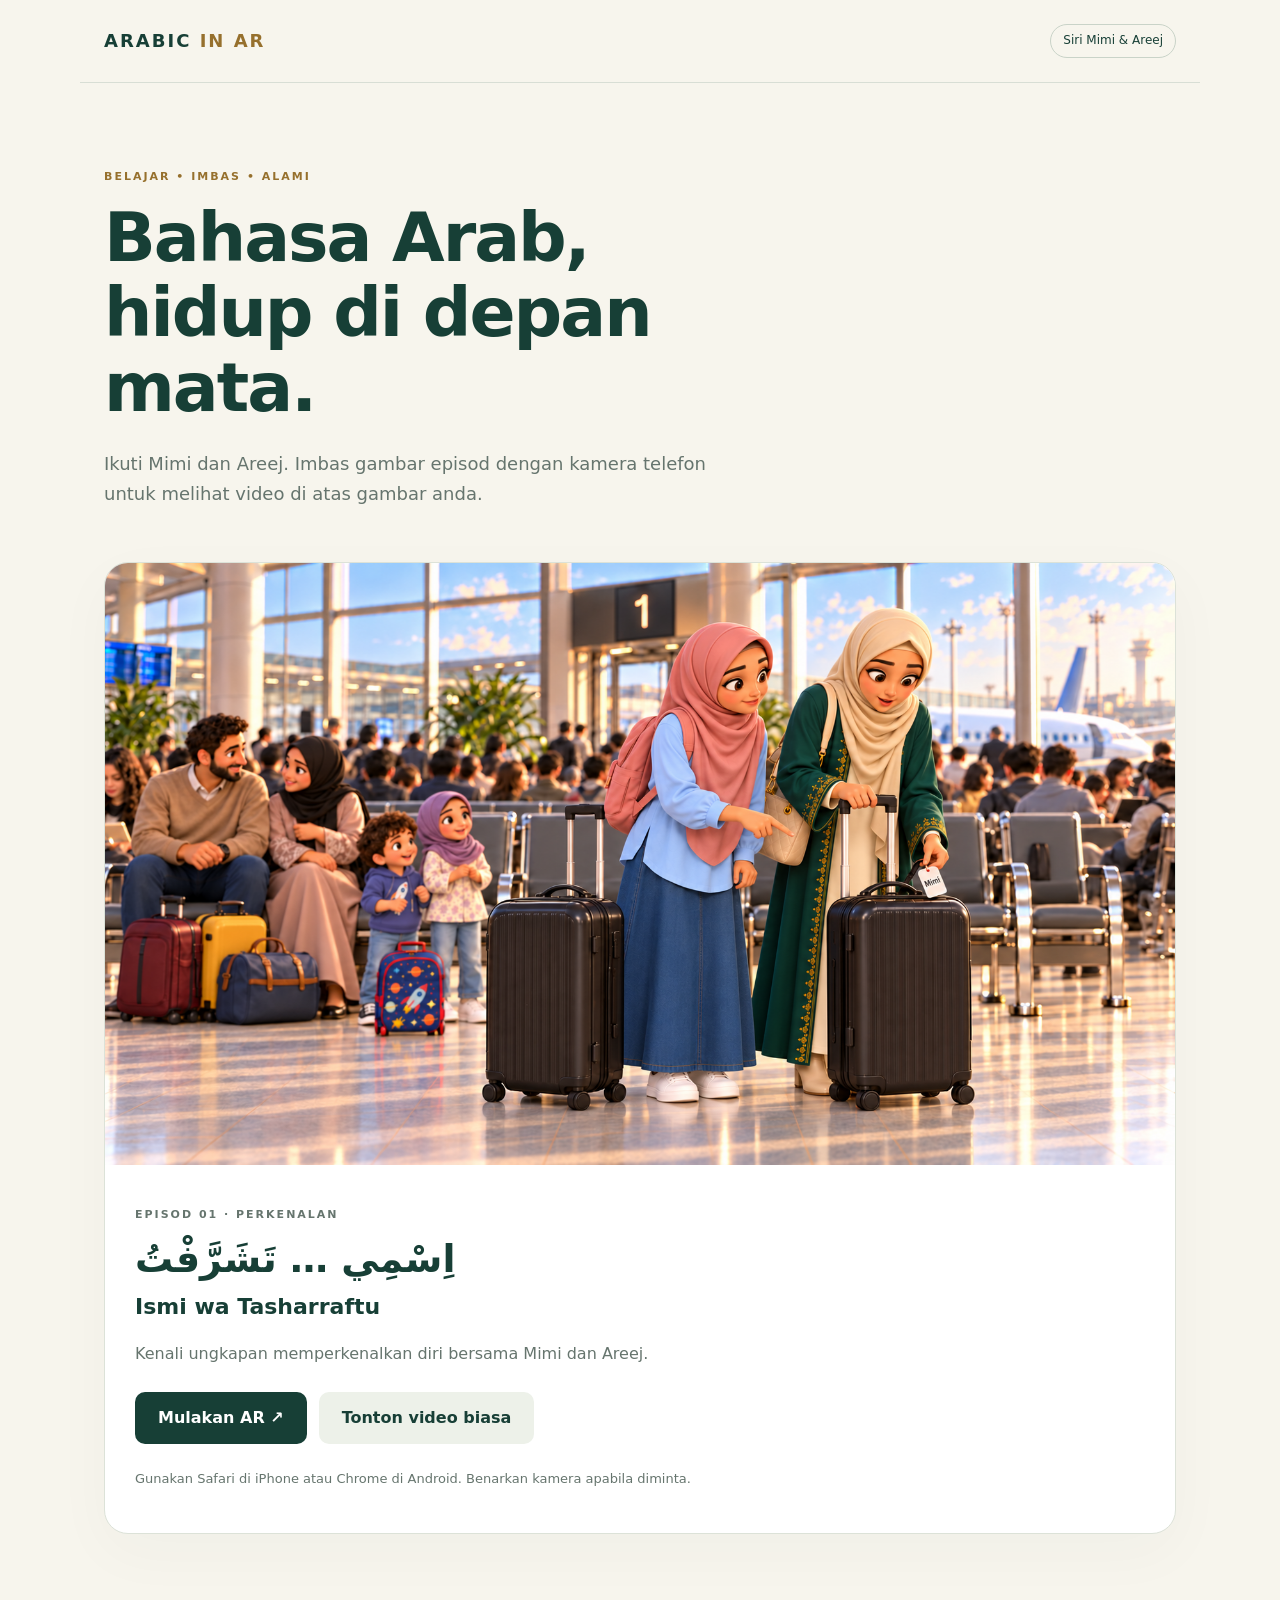
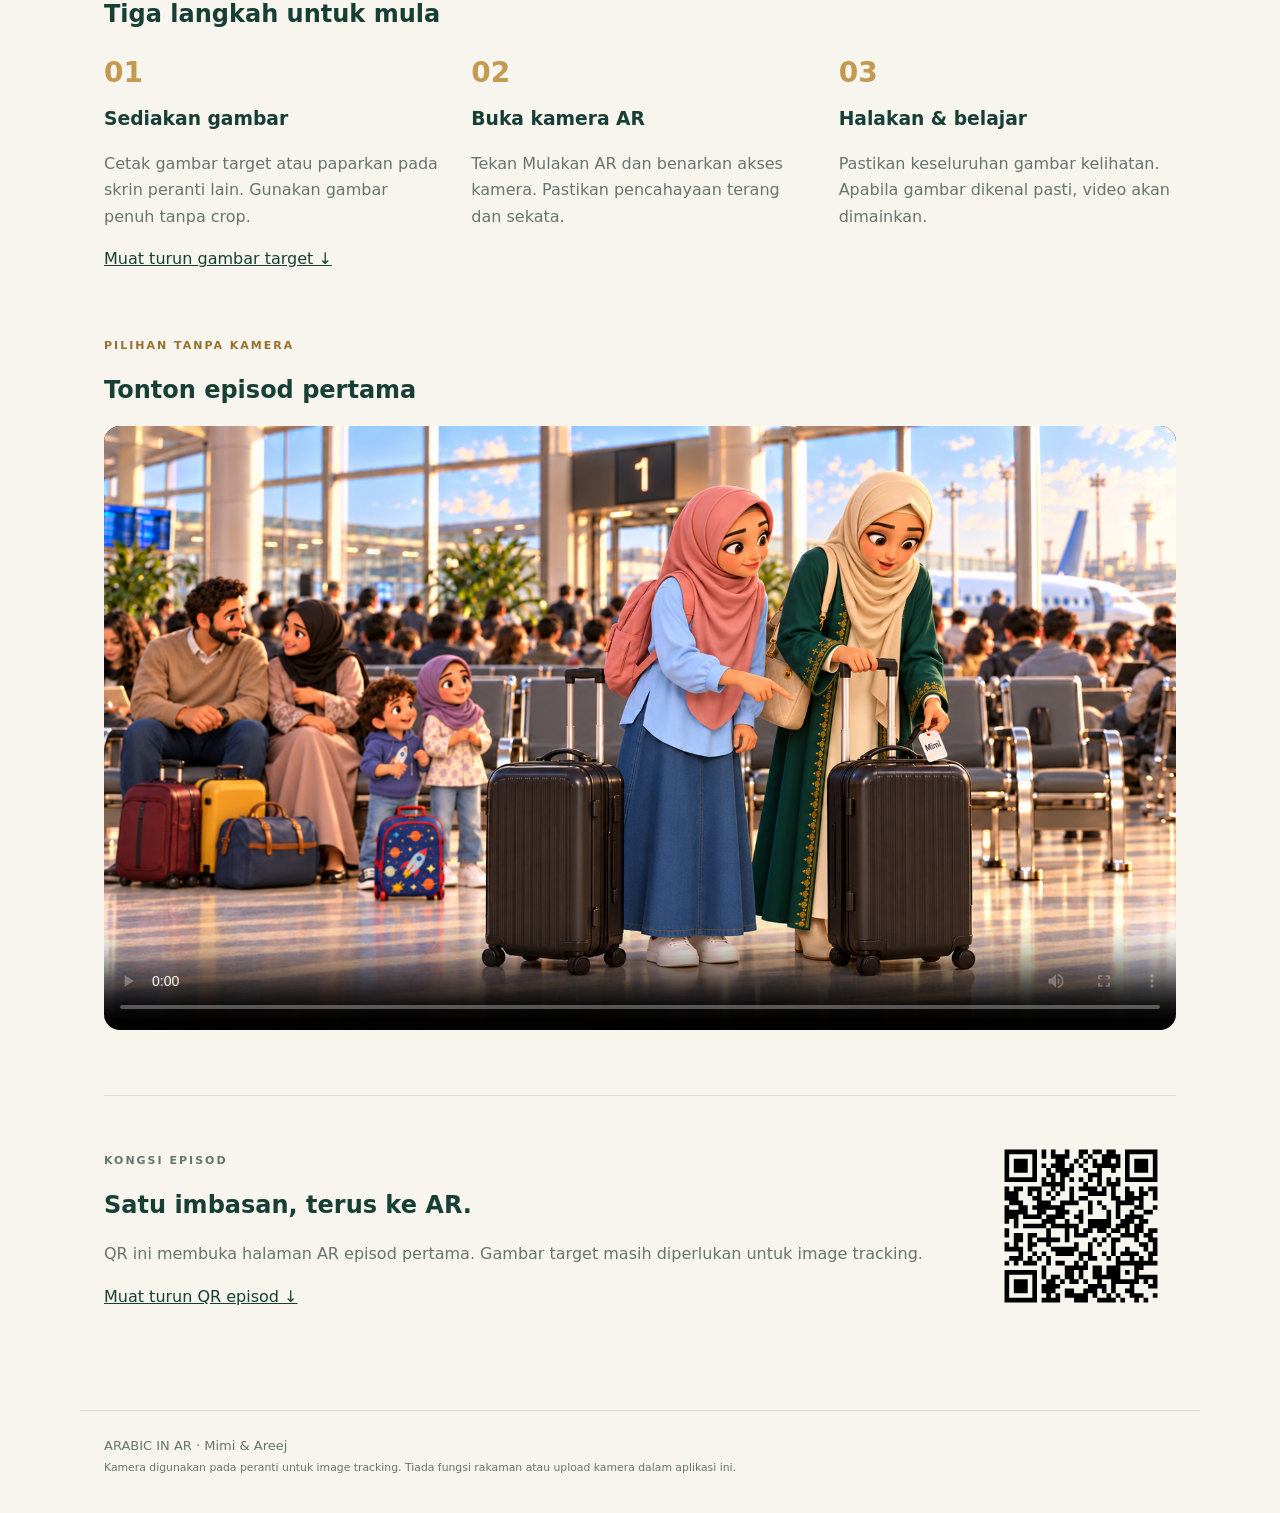
==== index.html @ e4ed2e18 "Build Arabic in AR episode one with image tracking, video fallback and QR" ====
<!doctype html><html lang="ms"><head><meta charset="utf-8"><meta name="viewport" content="width=device-width,initial-scale=1"><meta name="theme-color" content="#153e36"><title>Arabic in AR — Mimi & Areej</title><link rel="stylesheet" href="style.css"></head><body><header><a class="brand" href="./">ARABIC <span>IN AR</span></a><span class="pill">Siri Mimi & Areej</span></header><main><section class="intro"><p class="eyebrow">BELAJAR • IMBAS • ALAMI</p><h1>Bahasa Arab,<br>hidup di depan mata.</h1><p>Ikuti Mimi dan Areej. Imbas gambar episod dengan kamera telefon untuk melihat video di atas gambar anda.</p></section><article class="episode"><img class="hero" src="Mimi%20and%20Areej%20Inspect%20the%20Tag.png" alt="Mimi dan Areej melihat tag beg di lapangan terbang"><div class="details"><p class="eyebrow">EPISOD 01 · PERKENALAN</p><h2 lang="ar" dir="rtl">اِسْمِي … تَشَرَّفْتُ</h2><h3>Ismi wa Tasharraftu</h3><p>Kenali ungkapan memperkenalkan diri bersama Mimi dan Areej.</p><div class="actions"><a class="button" href="ar.html">Mulakan AR ↗</a><a class="button secondary" href="#video">Tonton video biasa</a></div><p class="small">Gunakan Safari di iPhone atau Chrome di Android. Benarkan kamera apabila diminta.</p></div></article><section class="steps"><h2>Tiga langkah untuk mula</h2><div class="step-grid"><div><b>01</b><h3>Sediakan gambar</h3><p>Cetak gambar target atau paparkan pada skrin peranti lain. Gunakan gambar penuh tanpa crop.</p><a href="Mimi%20and%20Areej%20Inspect%20the%20Tag.png" download>Muat turun gambar target ↓</a></div><div><b>02</b><h3>Buka kamera AR</h3><p>Tekan Mulakan AR dan benarkan akses kamera. Pastikan pencahayaan terang dan sekata.</p></div><div><b>03</b><h3>Halakan & belajar</h3><p>Pastikan keseluruhan gambar kelihatan. Apabila gambar dikenal pasti, video akan dimainkan.</p></div></div></section><section id="video"><p class="eyebrow">PILIHAN TANPA KAMERA</p><h2>Tonton episod pertama</h2><video controls playsinline preload="metadata" poster="Mimi%20and%20Areej%20Inspect%20the%20Tag.png" src="video%20gabung%20ismi%20wa%20tasharaaftu.mp4"></video></section><section class="qr"><div><p class="eyebrow">KONGSI EPISOD</p><h2>Satu imbasan, terus ke AR.</h2><p>QR ini membuka halaman AR episod pertama. Gambar target masih diperlukan untuk image tracking.</p><a href="assets/ismi-qr.svg" download="ismi-ar-qr.svg">Muat turun QR episod ↓</a></div><img src="assets/ismi-qr.svg" alt="QR halaman AR episod pertama"></section></main><footer>ARABIC IN AR · Mimi & Areej<br><small>Kamera digunakan pada peranti untuk image tracking. Tiada fungsi rakaman atau upload kamera dalam aplikasi ini.</small></footer></body></html>
---- style.css ----
:root{--ink:#173f36;--muted:#66756e;--cream:#f7f5ed;--gold:#c49a50}*{box-sizing:border-box}html{scroll-behavior:smooth}body{margin:0;background:var(--cream);color:var(--ink);font:16px/1.65 system-ui,sans-serif}a{color:inherit}header,main,footer{max-width:1120px;margin:auto;padding:24px}header{display:flex;align-items:center;justify-content:space-between;border-bottom:1px solid #d8ded5}.brand{font-size:18px;font-weight:850;letter-spacing:2px;text-decoration:none}.brand span{color:#96702d}.pill{font-size:12px;border:1px solid #c9d3c8;border-radius:30px;padding:6px 12px}.intro{max-width:750px;padding:50px 0 35px}h1{font-size:clamp(36px,6vw,68px);line-height:1.1;letter-spacing:-2px;margin:15px 0 24px}.intro>p:last-child{max-width:610px;color:var(--muted);font-size:18px}.eyebrow{font-size:11px;font-weight:800;letter-spacing:2px;color:#96702d}.episode{background:white;border:1px solid #dce2d8;border-radius:24px;overflow:hidden;box-shadow:0 18px 60px #153e3608}.hero{display:block;width:100%;aspect-ratio:16/9;object-fit:cover}.details{padding:30px}.details h2{font-size:38px;text-align:left;margin:5px 0}.details h3{font-size:22px;margin:0}.details>p{color:var(--muted)}.actions{display:flex;gap:12px;flex-wrap:wrap;margin:24px 0}.button{display:inline-block;border-radius:10px;padding:13px 23px;background:var(--ink);color:white;text-decoration:none;font-weight:700}.secondary{background:#edf1e9;color:var(--ink)}.small{font-size:13px}.steps,#video,.qr{margin:65px 0}h2{line-height:1.3}.step-grid{display:grid;grid-template-columns:repeat(3,1fr);gap:30px}.step-grid b{color:var(--gold);font-size:28px}.step-grid h3{margin:8px 0}.step-grid p,.qr p{color:var(--muted)}video{display:block;width:100%;border-radius:16px;background:#000}.qr{border-top:1px solid #d6ddd2;padding-top:35px;display:flex;align-items:center;gap:40px}.qr>div{flex:1}.qr img{width:190px;height:190px}footer{font-size:13px;border-top:1px solid #d6ddd2;color:var(--muted);padding-bottom:35px}a:focus-visible,button:focus-visible{outline:3px solid #c49a50;outline-offset:4px}@media(max-width:600px){header,main,footer{padding:18px}.intro{padding-top:30px}.pill{font-size:10px}.details{padding:22px}.step-grid{grid-template-columns:1fr;gap:24px}.qr{align-items:flex-start;flex-direction:column}.qr img{width:170px;height:170px}.details h2{font-size:30px}}
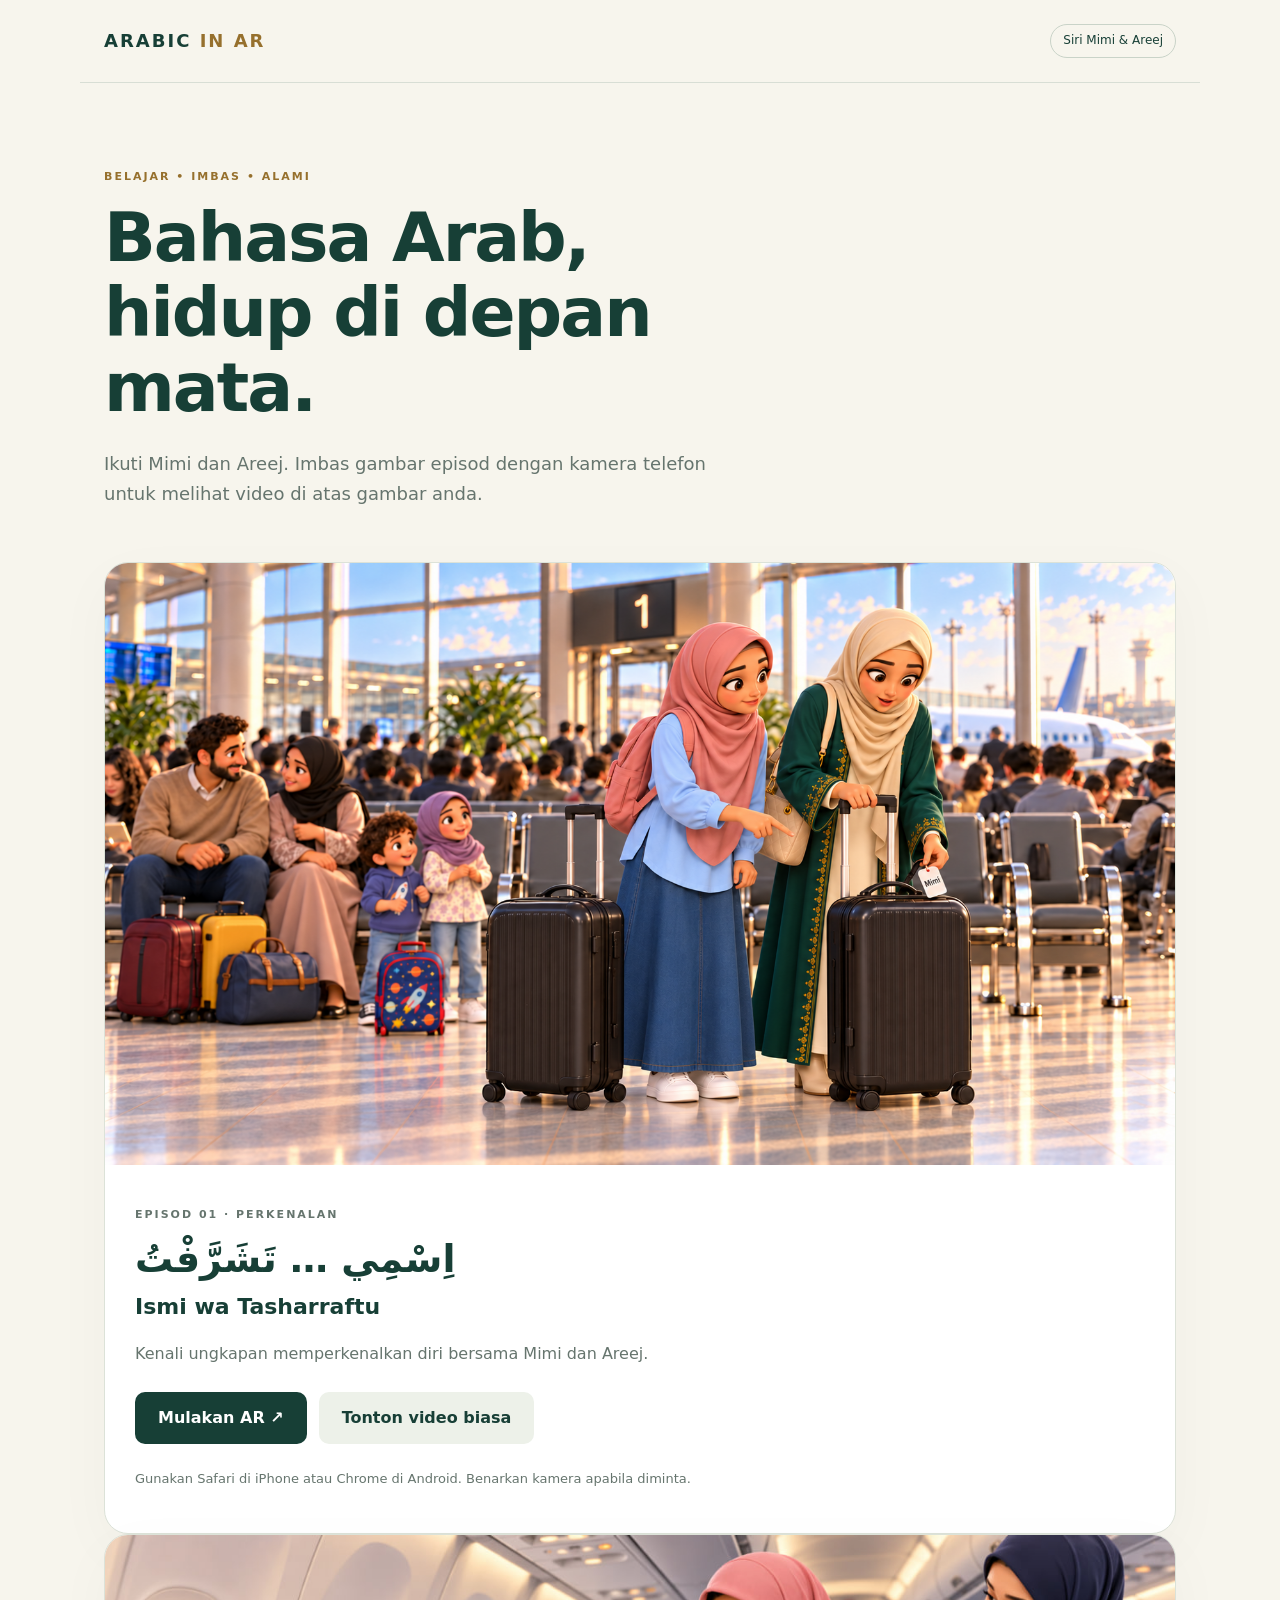
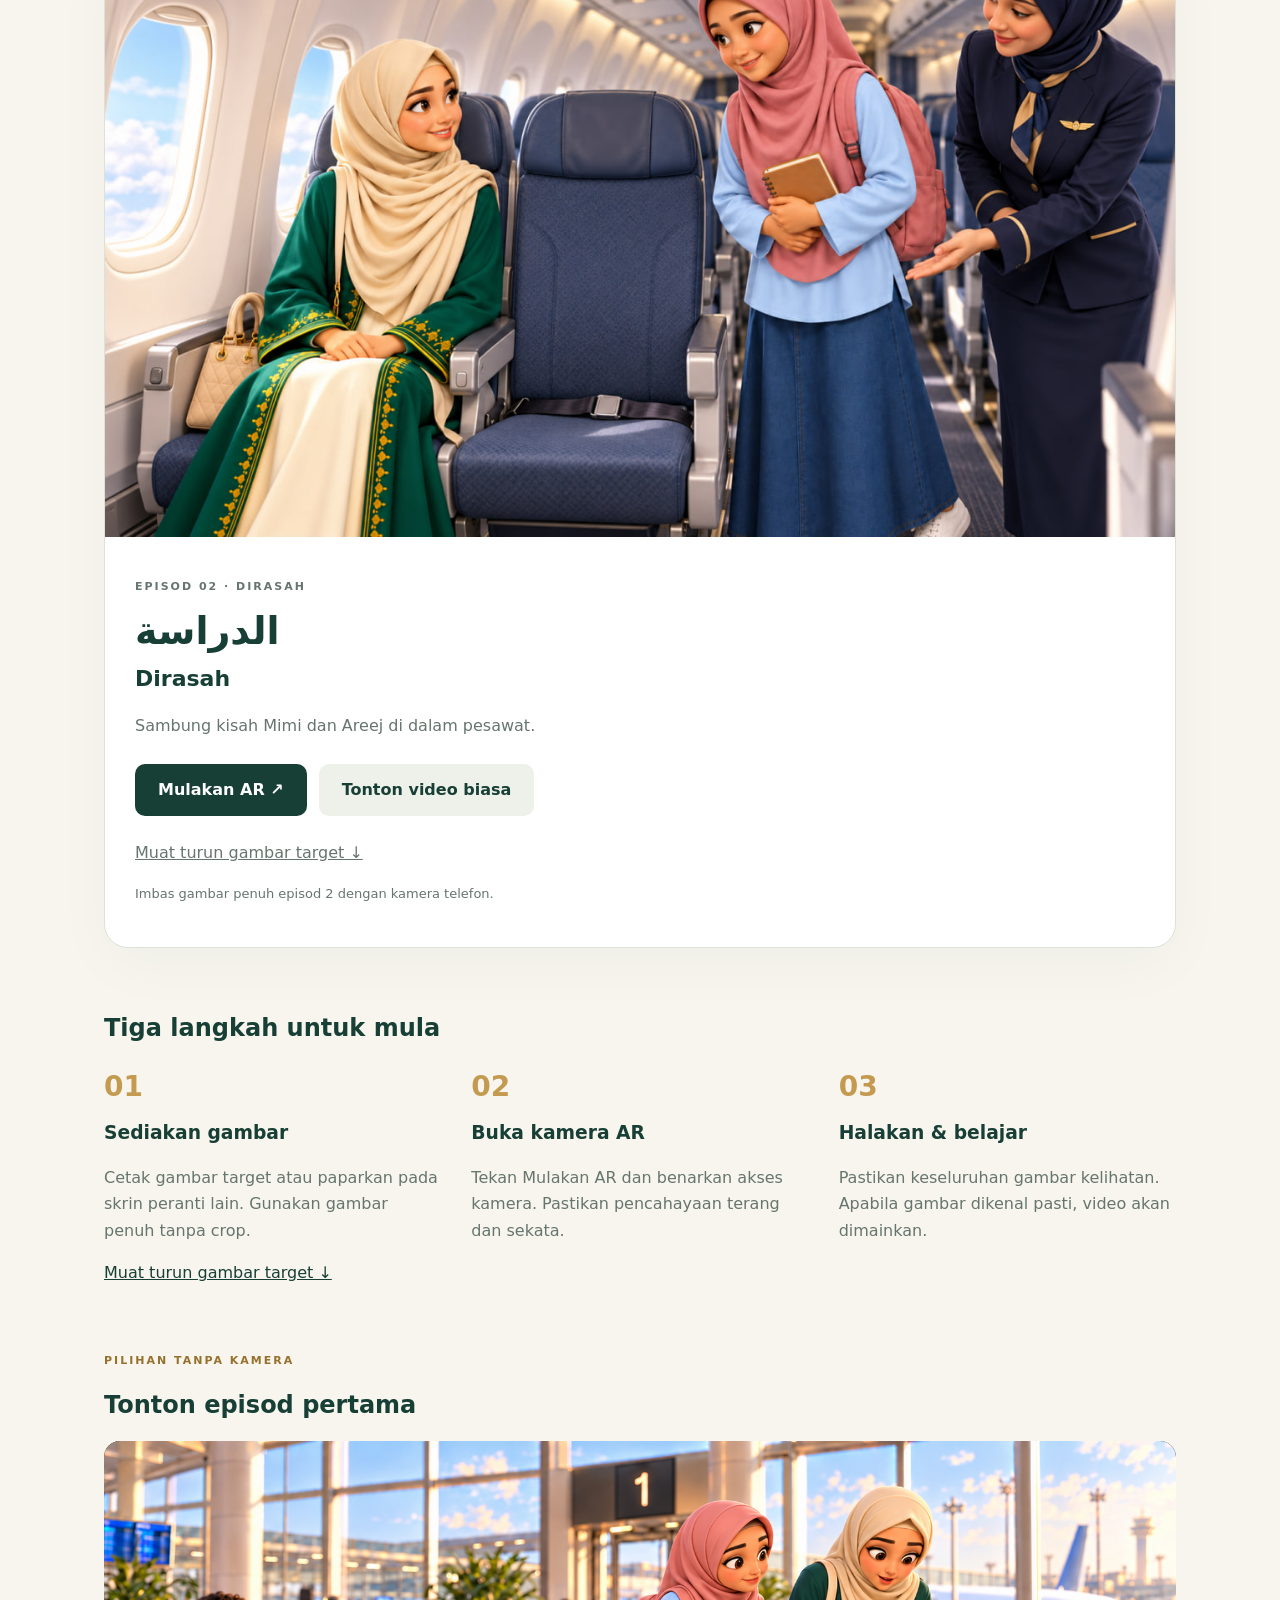
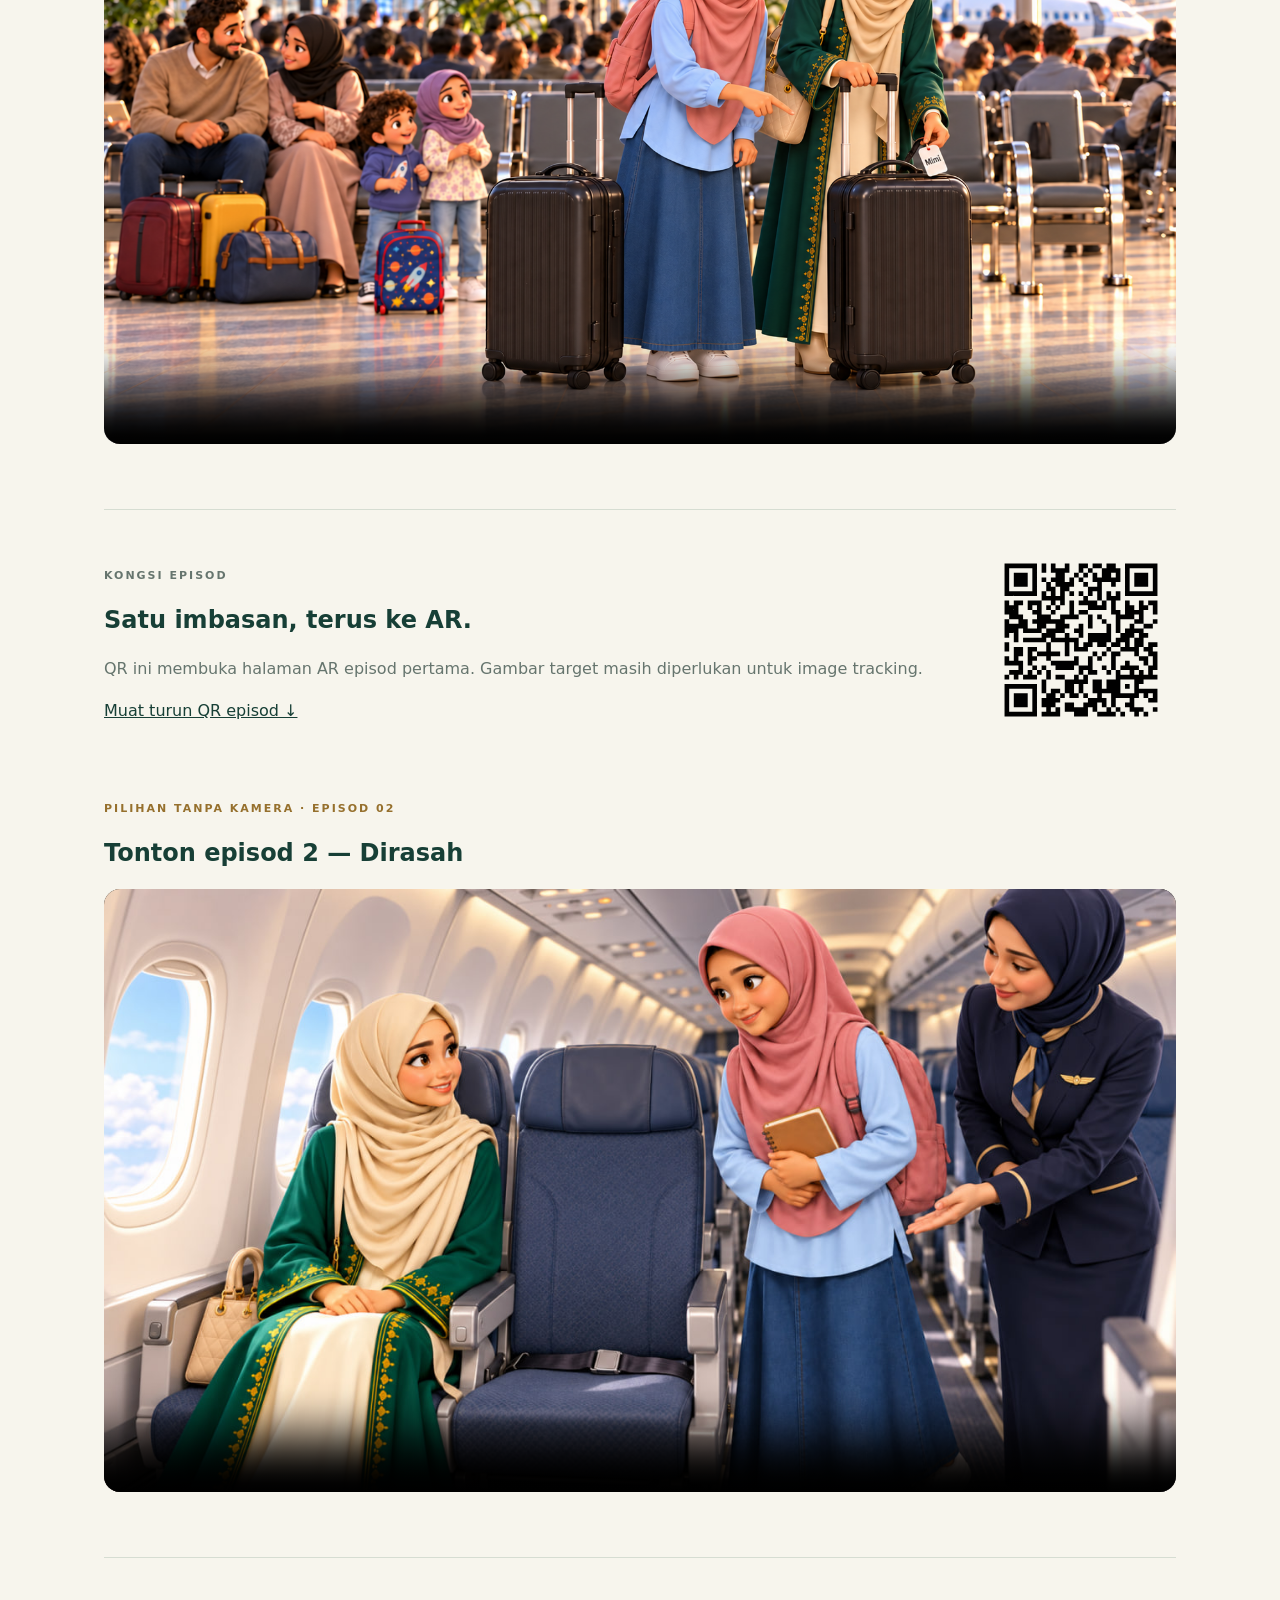
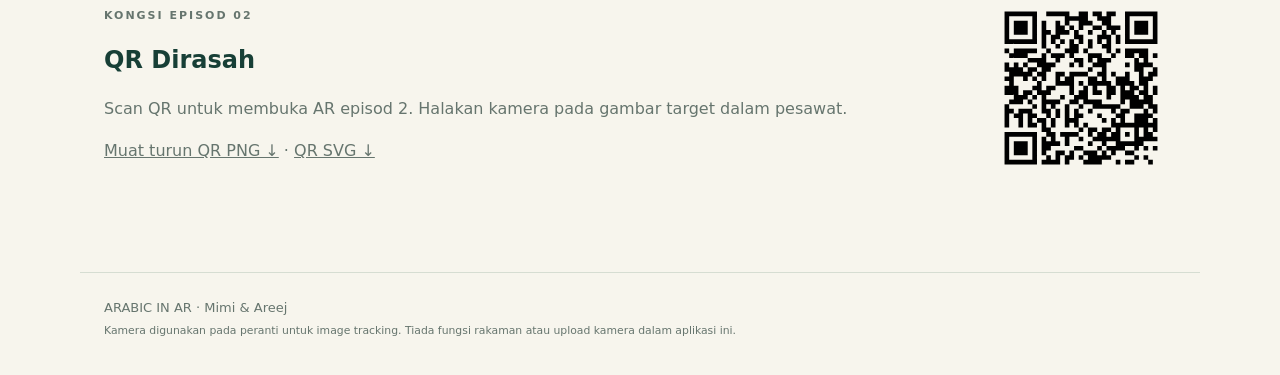
==== commit 60d4a9c8: "Connect episode 2 Dirasah to uploaded media, image tracking and QR" ====
--- a/index.html
+++ b/index.html
@@ -1 +1 @@
-<!doctype html><html lang="ms"><head><meta charset="utf-8"><meta name="viewport" content="width=device-width,initial-scale=1"><meta name="theme-color" content="#153e36"><title>Arabic in AR — Mimi & Areej</title><link rel="stylesheet" href="style.css"></head><body><header><a class="brand" href="./">ARABIC <span>IN AR</span></a><span class="pill">Siri Mimi & Areej</span></header><main><section class="intro"><p class="eyebrow">BELAJAR • IMBAS • ALAMI</p><h1>Bahasa Arab,<br>hidup di depan mata.</h1><p>Ikuti Mimi dan Areej. Imbas gambar episod dengan kamera telefon untuk melihat video di atas gambar anda.</p></section><article class="episode"><img class="hero" src="Mimi%20and%20Areej%20Inspect%20the%20Tag.png" alt="Mimi dan Areej melihat tag beg di lapangan terbang"><div class="details"><p class="eyebrow">EPISOD 01 · PERKENALAN</p><h2 lang="ar" dir="rtl">اِسْمِي … تَشَرَّفْتُ</h2><h3>Ismi wa Tasharraftu</h3><p>Kenali ungkapan memperkenalkan diri bersama Mimi dan Areej.</p><div class="actions"><a class="button" href="ar.html">Mulakan AR ↗</a><a class="button secondary" href="#video">Tonton video biasa</a></div><p class="small">Gunakan Safari di iPhone atau Chrome di Android. Benarkan kamera apabila diminta.</p></div></article><section class="steps"><h2>Tiga langkah untuk mula</h2><div class="step-grid"><div><b>01</b><h3>Sediakan gambar</h3><p>Cetak gambar target atau paparkan pada skrin peranti lain. Gunakan gambar penuh tanpa crop.</p><a href="Mimi%20and%20Areej%20Inspect%20the%20Tag.png" download>Muat turun gambar target ↓</a></div><div><b>02</b><h3>Buka kamera AR</h3><p>Tekan Mulakan AR dan benarkan akses kamera. Pastikan pencahayaan terang dan sekata.</p></div><div><b>03</b><h3>Halakan & belajar</h3><p>Pastikan keseluruhan gambar kelihatan. Apabila gambar dikenal pasti, video akan dimainkan.</p></div></div></section><section id="video"><p class="eyebrow">PILIHAN TANPA KAMERA</p><h2>Tonton episod pertama</h2><video controls playsinline preload="metadata" poster="Mimi%20and%20Areej%20Inspect%20the%20Tag.png" src="video%20gabung%20ismi%20wa%20tasharaaftu.mp4"></video></section><section class="qr"><div><p class="eyebrow">KONGSI EPISOD</p><h2>Satu imbasan, terus ke AR.</h2><p>QR ini membuka halaman AR episod pertama. Gambar target masih diperlukan untuk image tracking.</p><a href="assets/ismi-qr.svg" download="ismi-ar-qr.svg">Muat turun QR episod ↓</a></div><img src="assets/ismi-qr.svg" alt="QR halaman AR episod pertama"></section></main><footer>ARABIC IN AR · Mimi & Areej<br><small>Kamera digunakan pada peranti untuk image tracking. Tiada fungsi rakaman atau upload kamera dalam aplikasi ini.</small></footer></body></html>
+<!doctype html><html lang="ms"><head><meta charset="utf-8"><meta name="viewport" content="width=device-width,initial-scale=1"><meta name="theme-color" content="#153e36"><title>Arabic in AR — Mimi & Areej</title><link rel="stylesheet" href="style.css"></head><body><header><a class="brand" href="./">ARABIC <span>IN AR</span></a><span class="pill">Siri Mimi & Areej</span></header><main><section class="intro"><p class="eyebrow">BELAJAR • IMBAS • ALAMI</p><h1>Bahasa Arab,<br>hidup di depan mata.</h1><p>Ikuti Mimi dan Areej. Imbas gambar episod dengan kamera telefon untuk melihat video di atas gambar anda.</p></section><article class="episode"><img class="hero" src="Mimi%20and%20Areej%20Inspect%20the%20Tag.png" alt="Mimi dan Areej melihat tag beg di lapangan terbang"><div class="details"><p class="eyebrow">EPISOD 01 · PERKENALAN</p><h2 lang="ar" dir="rtl">اِسْمِي … تَشَرَّفْتُ</h2><h3>Ismi wa Tasharraftu</h3><p>Kenali ungkapan memperkenalkan diri bersama Mimi dan Areej.</p><div class="actions"><a class="button" href="ar.html">Mulakan AR ↗</a><a class="button secondary" href="#video">Tonton video biasa</a></div><p class="small">Gunakan Safari di iPhone atau Chrome di Android. Benarkan kamera apabila diminta.</p></div></article><article class="episode" id="episod-2"><img class="hero" src="scene%20masuk%20pesawat.jpg" alt="Mimi bertemu Areej di dalam pesawat"><div class="details"><p class="eyebrow">EPISOD 02 · DIRASAH</p><h2 lang="ar" dir="rtl">الدراسة</h2><h3>Dirasah</h3><p>Sambung kisah Mimi dan Areej di dalam pesawat.</p><div class="actions"><a class="button" href="ar-2.html">Mulakan AR ↗</a><a class="button secondary" href="#video-2">Tonton video biasa</a></div><p><a href="scene%20masuk%20pesawat.jpg" download>Muat turun gambar target ↓</a></p><p class="small">Imbas gambar penuh episod 2 dengan kamera telefon.</p></div></article><section class="steps"><h2>Tiga langkah untuk mula</h2><div class="step-grid"><div><b>01</b><h3>Sediakan gambar</h3><p>Cetak gambar target atau paparkan pada skrin peranti lain. Gunakan gambar penuh tanpa crop.</p><a href="Mimi%20and%20Areej%20Inspect%20the%20Tag.png" download>Muat turun gambar target ↓</a></div><div><b>02</b><h3>Buka kamera AR</h3><p>Tekan Mulakan AR dan benarkan akses kamera. Pastikan pencahayaan terang dan sekata.</p></div><div><b>03</b><h3>Halakan & belajar</h3><p>Pastikan keseluruhan gambar kelihatan. Apabila gambar dikenal pasti, video akan dimainkan.</p></div></div></section><section id="video"><p class="eyebrow">PILIHAN TANPA KAMERA</p><h2>Tonton episod pertama</h2><video controls playsinline preload="metadata" poster="Mimi%20and%20Areej%20Inspect%20the%20Tag.png" src="video%20gabung%20ismi%20wa%20tasharaaftu.mp4"></video></section><section class="qr"><div><p class="eyebrow">KONGSI EPISOD</p><h2>Satu imbasan, terus ke AR.</h2><p>QR ini membuka halaman AR episod pertama. Gambar target masih diperlukan untuk image tracking.</p><a href="assets/ismi-qr.svg" download="ismi-ar-qr.svg">Muat turun QR episod ↓</a></div><img src="assets/ismi-qr.svg" alt="QR halaman AR episod pertama"></section><section id="video-2"><p class="eyebrow">PILIHAN TANPA KAMERA · EPISOD 02</p><h2>Tonton episod 2 — Dirasah</h2><video controls playsinline preload="metadata" poster="scene%20masuk%20pesawat.jpg" src="video%20gabung%202dan%203%20dirasah.mp4"></video></section><section class="qr"><div><p class="eyebrow">KONGSI EPISOD 02</p><h2>QR Dirasah</h2><p>Scan QR untuk membuka AR episod 2. Halakan kamera pada gambar target dalam pesawat.</p><p><a href="assets/dirasah-qr.png" download="dirasah-ar-qr.png">Muat turun QR PNG ↓</a> · <a href="assets/dirasah-qr.svg" download="dirasah-ar-qr.svg">QR SVG ↓</a></p></div><img src="assets/dirasah-qr.svg" alt="QR halaman AR episod 2 Dirasah"></section></main><footer>ARABIC IN AR · Mimi & Areej<br><small>Kamera digunakan pada peranti untuk image tracking. Tiada fungsi rakaman atau upload kamera dalam aplikasi ini.</small></footer></body></html>
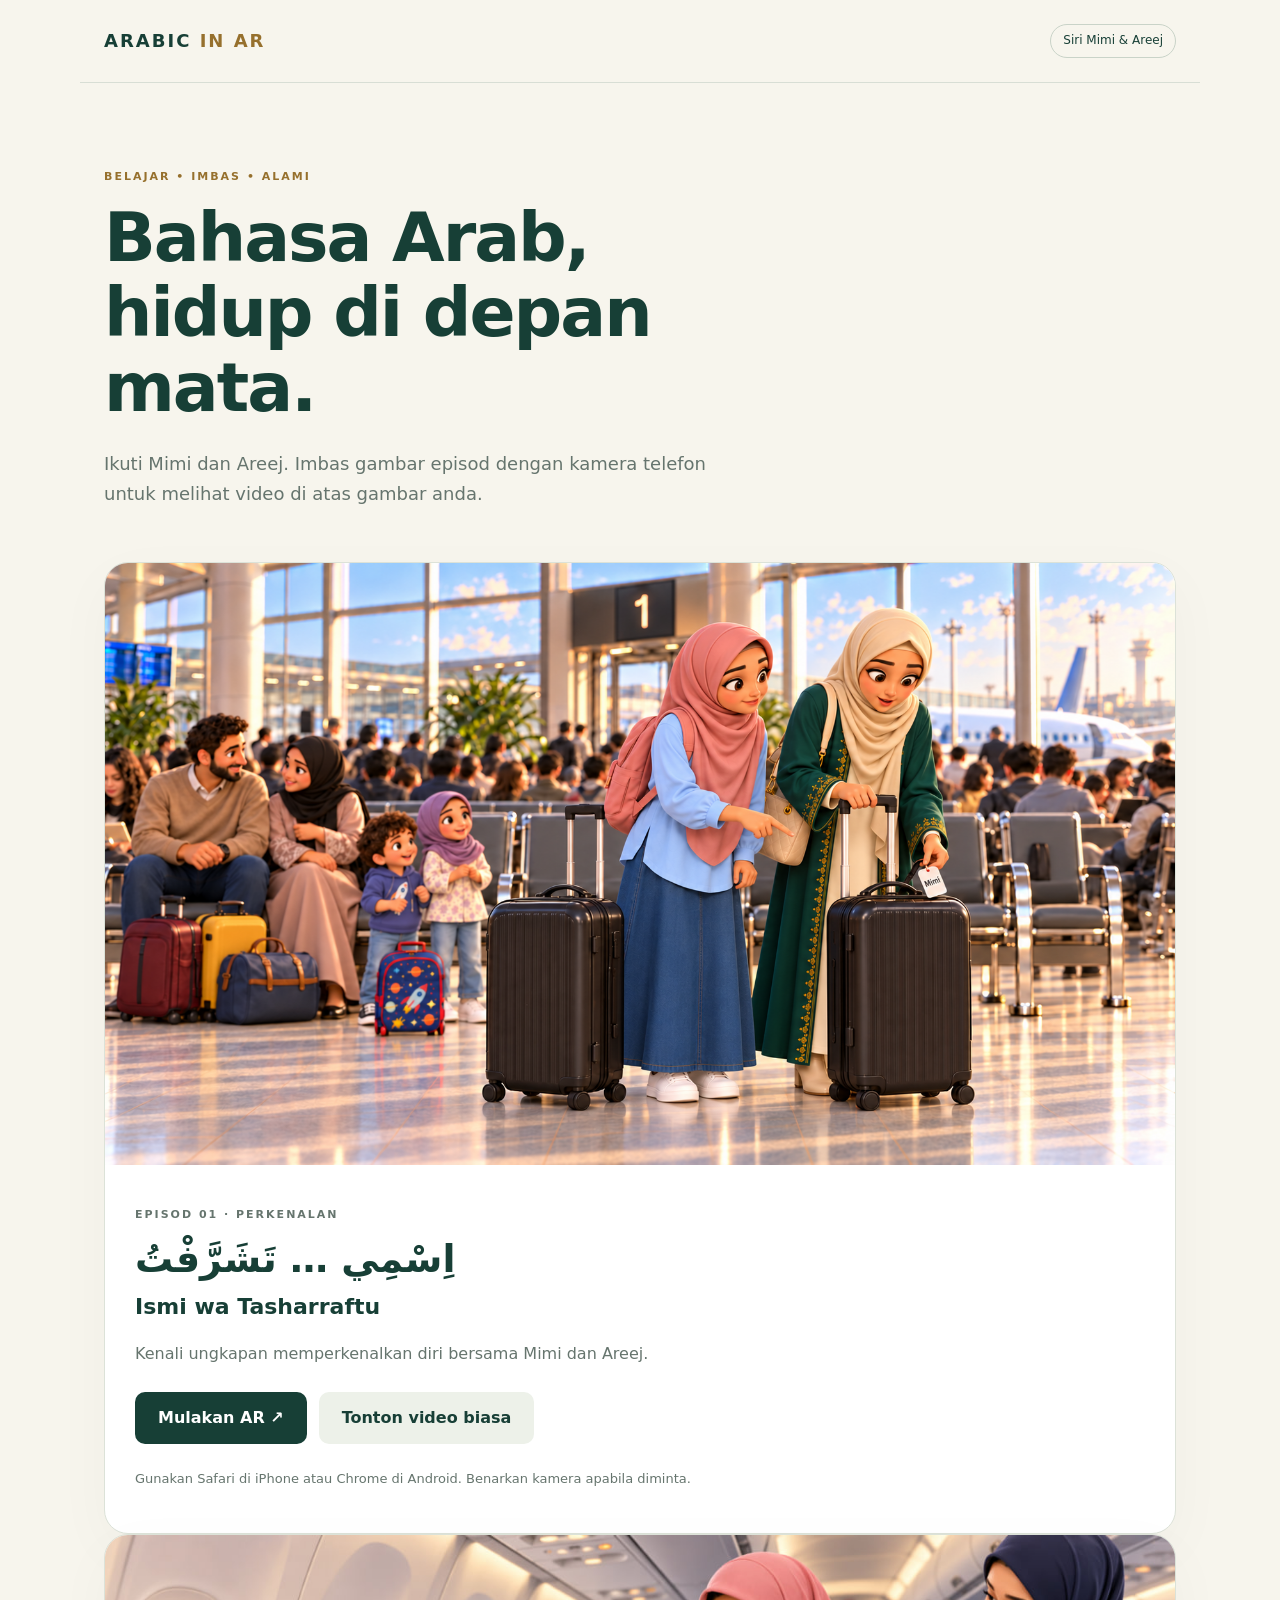
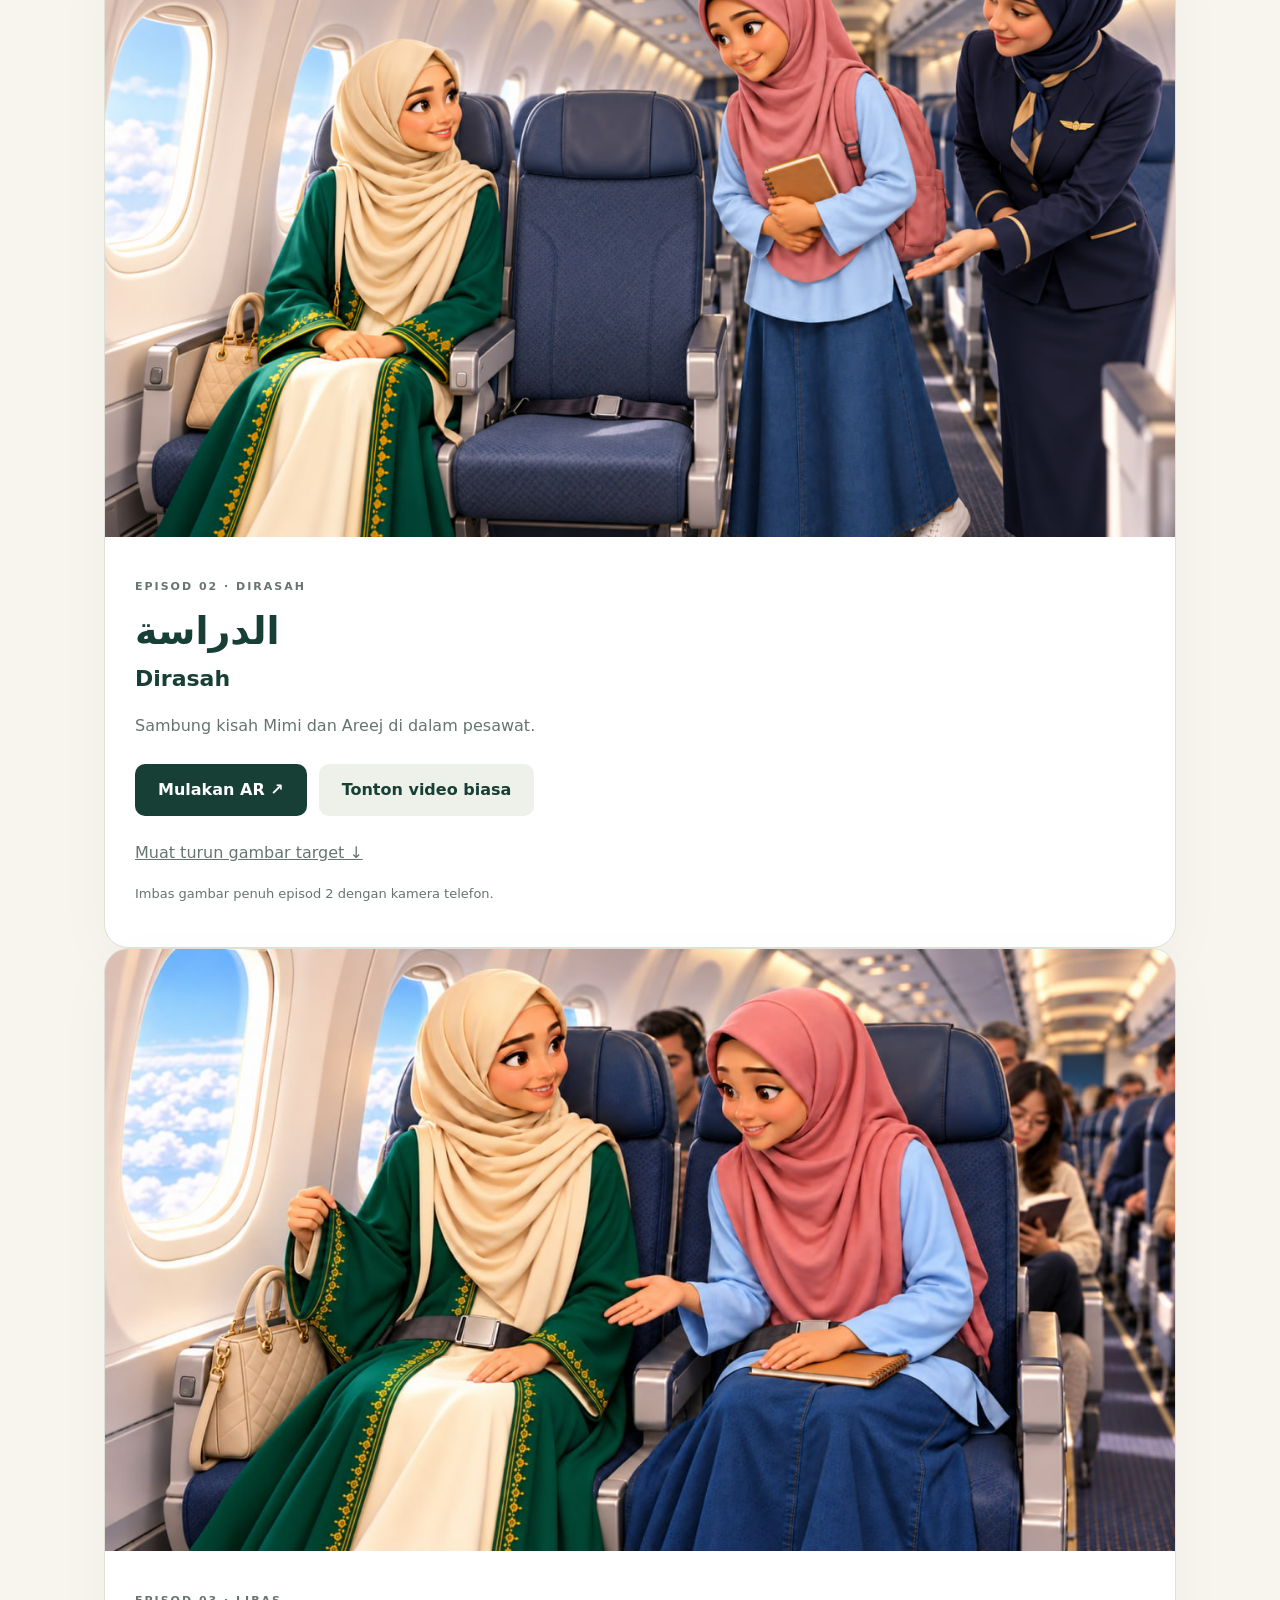
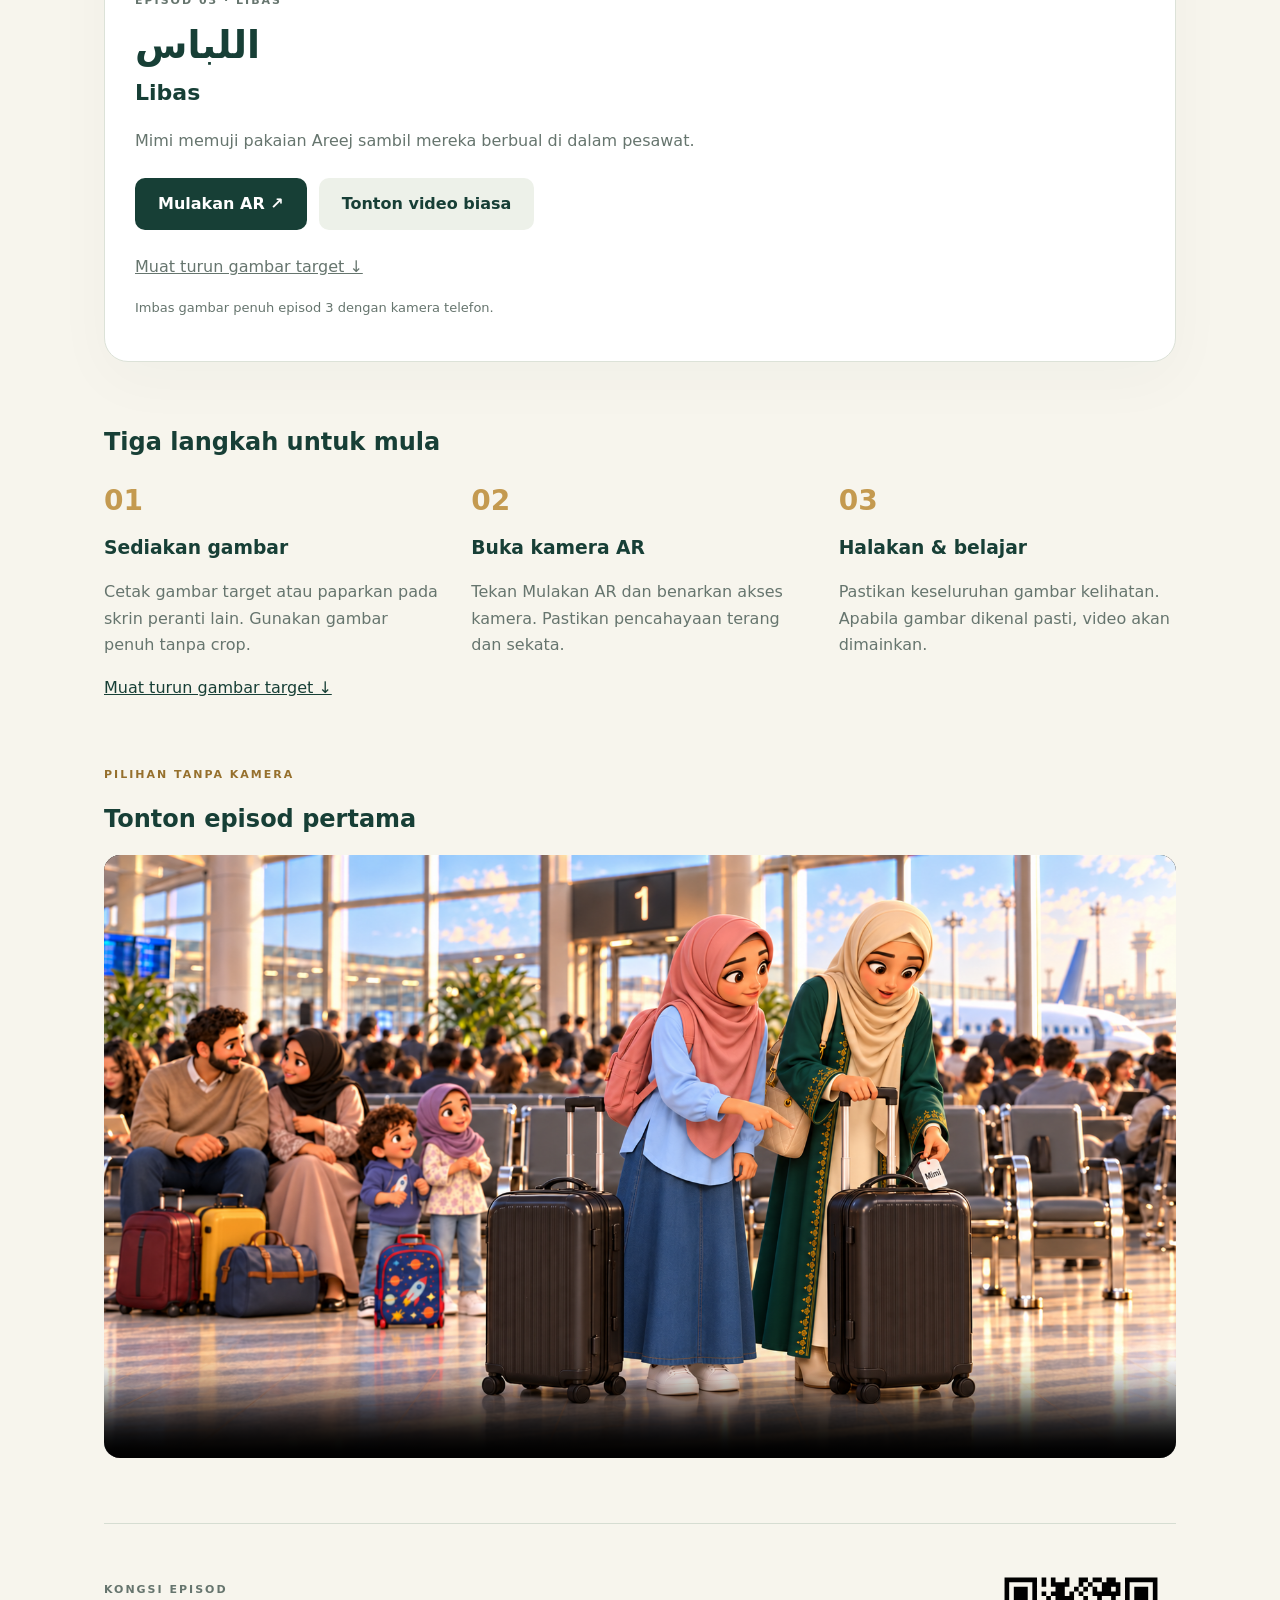
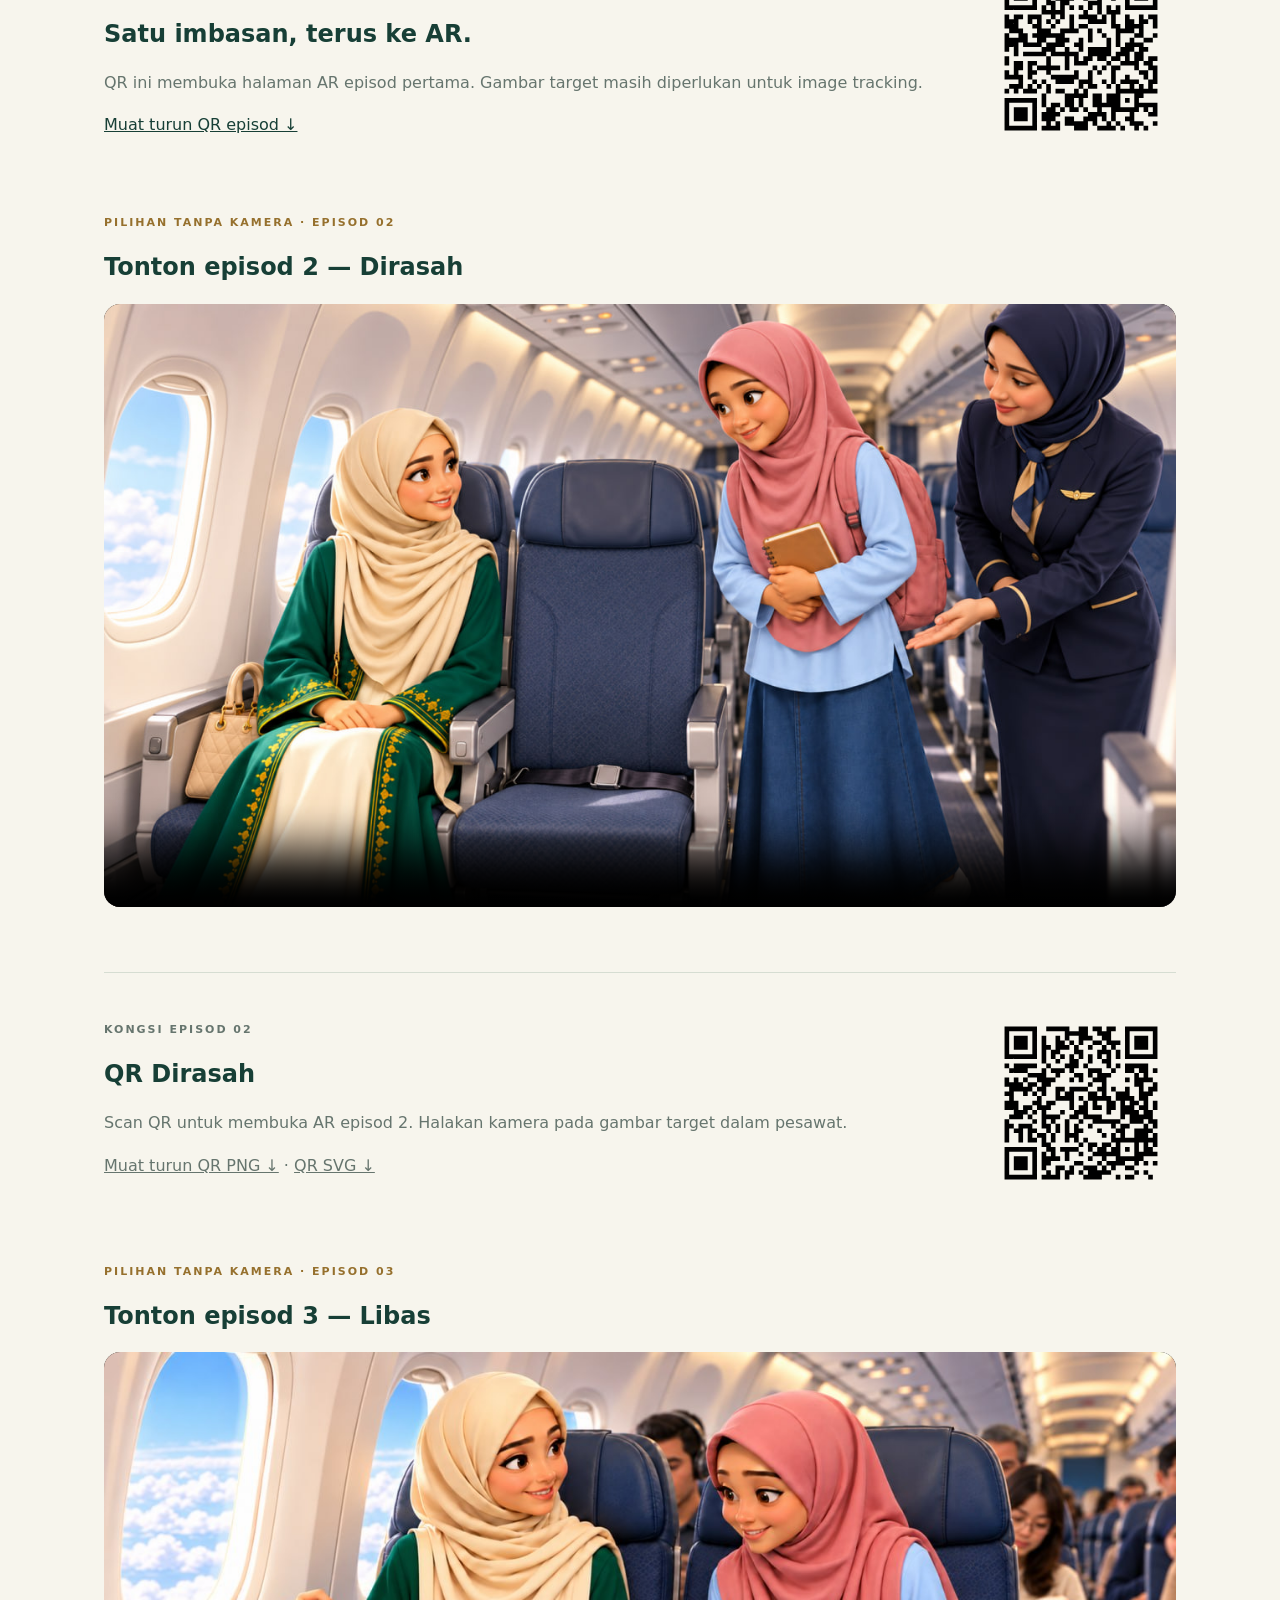
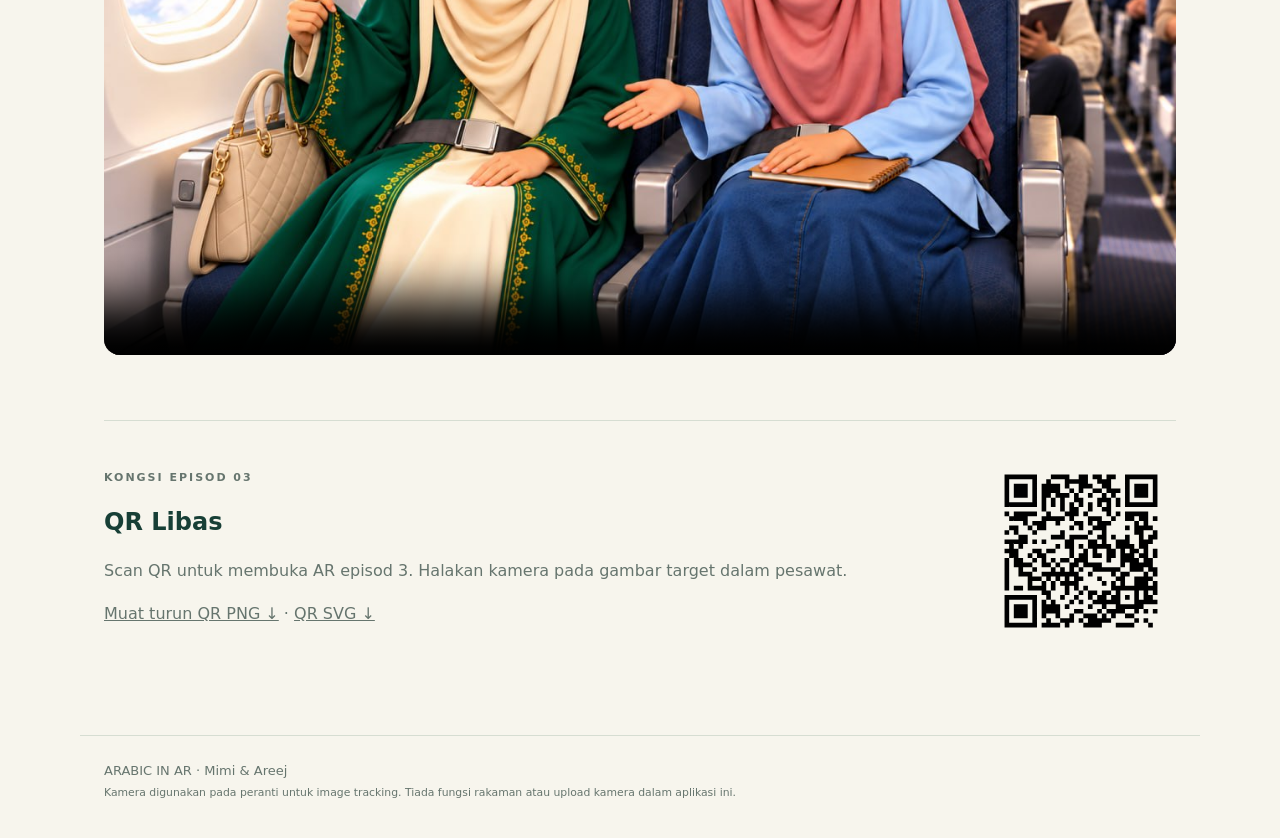
==== commit d6334371: "Add episode 3 Libas image tracking, website entry and QR" ====
--- a/index.html
+++ b/index.html
@@ -1 +1 @@
-<!doctype html><html lang="ms"><head><meta charset="utf-8"><meta name="viewport" content="width=device-width,initial-scale=1"><meta name="theme-color" content="#153e36"><title>Arabic in AR — Mimi & Areej</title><link rel="stylesheet" href="style.css"></head><body><header><a class="brand" href="./">ARABIC <span>IN AR</span></a><span class="pill">Siri Mimi & Areej</span></header><main><section class="intro"><p class="eyebrow">BELAJAR • IMBAS • ALAMI</p><h1>Bahasa Arab,<br>hidup di depan mata.</h1><p>Ikuti Mimi dan Areej. Imbas gambar episod dengan kamera telefon untuk melihat video di atas gambar anda.</p></section><article class="episode"><img class="hero" src="Mimi%20and%20Areej%20Inspect%20the%20Tag.png" alt="Mimi dan Areej melihat tag beg di lapangan terbang"><div class="details"><p class="eyebrow">EPISOD 01 · PERKENALAN</p><h2 lang="ar" dir="rtl">اِسْمِي … تَشَرَّفْتُ</h2><h3>Ismi wa Tasharraftu</h3><p>Kenali ungkapan memperkenalkan diri bersama Mimi dan Areej.</p><div class="actions"><a class="button" href="ar.html">Mulakan AR ↗</a><a class="button secondary" href="#video">Tonton video biasa</a></div><p class="small">Gunakan Safari di iPhone atau Chrome di Android. Benarkan kamera apabila diminta.</p></div></article><article class="episode" id="episod-2"><img class="hero" src="scene%20masuk%20pesawat.jpg" alt="Mimi bertemu Areej di dalam pesawat"><div class="details"><p class="eyebrow">EPISOD 02 · DIRASAH</p><h2 lang="ar" dir="rtl">الدراسة</h2><h3>Dirasah</h3><p>Sambung kisah Mimi dan Areej di dalam pesawat.</p><div class="actions"><a class="button" href="ar-2.html">Mulakan AR ↗</a><a class="button secondary" href="#video-2">Tonton video biasa</a></div><p><a href="scene%20masuk%20pesawat.jpg" download>Muat turun gambar target ↓</a></p><p class="small">Imbas gambar penuh episod 2 dengan kamera telefon.</p></div></article><section class="steps"><h2>Tiga langkah untuk mula</h2><div class="step-grid"><div><b>01</b><h3>Sediakan gambar</h3><p>Cetak gambar target atau paparkan pada skrin peranti lain. Gunakan gambar penuh tanpa crop.</p><a href="Mimi%20and%20Areej%20Inspect%20the%20Tag.png" download>Muat turun gambar target ↓</a></div><div><b>02</b><h3>Buka kamera AR</h3><p>Tekan Mulakan AR dan benarkan akses kamera. Pastikan pencahayaan terang dan sekata.</p></div><div><b>03</b><h3>Halakan & belajar</h3><p>Pastikan keseluruhan gambar kelihatan. Apabila gambar dikenal pasti, video akan dimainkan.</p></div></div></section><section id="video"><p class="eyebrow">PILIHAN TANPA KAMERA</p><h2>Tonton episod pertama</h2><video controls playsinline preload="metadata" poster="Mimi%20and%20Areej%20Inspect%20the%20Tag.png" src="video%20gabung%20ismi%20wa%20tasharaaftu.mp4"></video></section><section class="qr"><div><p class="eyebrow">KONGSI EPISOD</p><h2>Satu imbasan, terus ke AR.</h2><p>QR ini membuka halaman AR episod pertama. Gambar target masih diperlukan untuk image tracking.</p><a href="assets/ismi-qr.svg" download="ismi-ar-qr.svg">Muat turun QR episod ↓</a></div><img src="assets/ismi-qr.svg" alt="QR halaman AR episod pertama"></section><section id="video-2"><p class="eyebrow">PILIHAN TANPA KAMERA · EPISOD 02</p><h2>Tonton episod 2 — Dirasah</h2><video controls playsinline preload="metadata" poster="scene%20masuk%20pesawat.jpg" src="video%20gabung%202dan%203%20dirasah.mp4"></video></section><section class="qr"><div><p class="eyebrow">KONGSI EPISOD 02</p><h2>QR Dirasah</h2><p>Scan QR untuk membuka AR episod 2. Halakan kamera pada gambar target dalam pesawat.</p><p><a href="assets/dirasah-qr.png" download="dirasah-ar-qr.png">Muat turun QR PNG ↓</a> · <a href="assets/dirasah-qr.svg" download="dirasah-ar-qr.svg">QR SVG ↓</a></p></div><img src="assets/dirasah-qr.svg" alt="QR halaman AR episod 2 Dirasah"></section></main><footer>ARABIC IN AR · Mimi & Areej<br><small>Kamera digunakan pada peranti untuk image tracking. Tiada fungsi rakaman atau upload kamera dalam aplikasi ini.</small></footer></body></html>
+<!doctype html><html lang="ms"><head><meta charset="utf-8"><meta name="viewport" content="width=device-width,initial-scale=1"><meta name="theme-color" content="#153e36"><title>Arabic in AR — Mimi & Areej</title><link rel="stylesheet" href="style.css"></head><body><header><a class="brand" href="./">ARABIC <span>IN AR</span></a><span class="pill">Siri Mimi & Areej</span></header><main><section class="intro"><p class="eyebrow">BELAJAR • IMBAS • ALAMI</p><h1>Bahasa Arab,<br>hidup di depan mata.</h1><p>Ikuti Mimi dan Areej. Imbas gambar episod dengan kamera telefon untuk melihat video di atas gambar anda.</p></section><article class="episode"><img class="hero" src="Mimi%20and%20Areej%20Inspect%20the%20Tag.png" alt="Mimi dan Areej melihat tag beg di lapangan terbang"><div class="details"><p class="eyebrow">EPISOD 01 · PERKENALAN</p><h2 lang="ar" dir="rtl">اِسْمِي … تَشَرَّفْتُ</h2><h3>Ismi wa Tasharraftu</h3><p>Kenali ungkapan memperkenalkan diri bersama Mimi dan Areej.</p><div class="actions"><a class="button" href="ar.html">Mulakan AR ↗</a><a class="button secondary" href="#video">Tonton video biasa</a></div><p class="small">Gunakan Safari di iPhone atau Chrome di Android. Benarkan kamera apabila diminta.</p></div></article><article class="episode" id="episod-2"><img class="hero" src="scene%20masuk%20pesawat.jpg" alt="Mimi bertemu Areej di dalam pesawat"><div class="details"><p class="eyebrow">EPISOD 02 · DIRASAH</p><h2 lang="ar" dir="rtl">الدراسة</h2><h3>Dirasah</h3><p>Sambung kisah Mimi dan Areej di dalam pesawat.</p><div class="actions"><a class="button" href="ar-2.html">Mulakan AR ↗</a><a class="button secondary" href="#video-2">Tonton video biasa</a></div><p><a href="scene%20masuk%20pesawat.jpg" download>Muat turun gambar target ↓</a></p><p class="small">Imbas gambar penuh episod 2 dengan kamera telefon.</p></div></article><article class="episode" id="episod-3"><img class="hero" src="imej%20puji%20libas.jpg" alt="Mimi memuji pakaian Areej"><div class="details"><p class="eyebrow">EPISOD 03 · LIBAS</p><h2 lang="ar" dir="rtl">اللباس</h2><h3>Libas</h3><p>Mimi memuji pakaian Areej sambil mereka berbual di dalam pesawat.</p><div class="actions"><a class="button" href="ar-3.html">Mulakan AR ↗</a><a class="button secondary" href="#video-3">Tonton video biasa</a></div><p><a href="imej%20puji%20libas.jpg" download>Muat turun gambar target ↓</a></p><p class="small">Imbas gambar penuh episod 3 dengan kamera telefon.</p></div></article><section class="steps"><h2>Tiga langkah untuk mula</h2><div class="step-grid"><div><b>01</b><h3>Sediakan gambar</h3><p>Cetak gambar target atau paparkan pada skrin peranti lain. Gunakan gambar penuh tanpa crop.</p><a href="Mimi%20and%20Areej%20Inspect%20the%20Tag.png" download>Muat turun gambar target ↓</a></div><div><b>02</b><h3>Buka kamera AR</h3><p>Tekan Mulakan AR dan benarkan akses kamera. Pastikan pencahayaan terang dan sekata.</p></div><div><b>03</b><h3>Halakan & belajar</h3><p>Pastikan keseluruhan gambar kelihatan. Apabila gambar dikenal pasti, video akan dimainkan.</p></div></div></section><section id="video"><p class="eyebrow">PILIHAN TANPA KAMERA</p><h2>Tonton episod pertama</h2><video controls playsinline preload="metadata" poster="Mimi%20and%20Areej%20Inspect%20the%20Tag.png" src="video%20gabung%20ismi%20wa%20tasharaaftu.mp4"></video></section><section class="qr"><div><p class="eyebrow">KONGSI EPISOD</p><h2>Satu imbasan, terus ke AR.</h2><p>QR ini membuka halaman AR episod pertama. Gambar target masih diperlukan untuk image tracking.</p><a href="assets/ismi-qr.svg" download="ismi-ar-qr.svg">Muat turun QR episod ↓</a></div><img src="assets/ismi-qr.svg" alt="QR halaman AR episod pertama"></section><section id="video-2"><p class="eyebrow">PILIHAN TANPA KAMERA · EPISOD 02</p><h2>Tonton episod 2 — Dirasah</h2><video controls playsinline preload="metadata" poster="scene%20masuk%20pesawat.jpg" src="video%20gabung%202dan%203%20dirasah.mp4"></video></section><section class="qr"><div><p class="eyebrow">KONGSI EPISOD 02</p><h2>QR Dirasah</h2><p>Scan QR untuk membuka AR episod 2. Halakan kamera pada gambar target dalam pesawat.</p><p><a href="assets/dirasah-qr.png" download="dirasah-ar-qr.png">Muat turun QR PNG ↓</a> · <a href="assets/dirasah-qr.svg" download="dirasah-ar-qr.svg">QR SVG ↓</a></p></div><img src="assets/dirasah-qr.svg" alt="QR halaman AR episod 2 Dirasah"></section><section id="video-3"><p class="eyebrow">PILIHAN TANPA KAMERA · EPISOD 03</p><h2>Tonton episod 3 — Libas</h2><video controls playsinline preload="metadata" poster="imej%20puji%20libas.jpg" src="video%20scene%20libas.mp4"></video></section><section class="qr"><div><p class="eyebrow">KONGSI EPISOD 03</p><h2>QR Libas</h2><p>Scan QR untuk membuka AR episod 3. Halakan kamera pada gambar target dalam pesawat.</p><p><a href="assets/libas-qr.png" download="libas-ar-qr.png">Muat turun QR PNG ↓</a> · <a href="assets/libas-qr.svg" download="libas-ar-qr.svg">QR SVG ↓</a></p></div><img src="assets/libas-qr.svg" alt="QR halaman AR episod 3 Libas"></section></main><footer>ARABIC IN AR · Mimi & Areej<br><small>Kamera digunakan pada peranti untuk image tracking. Tiada fungsi rakaman atau upload kamera dalam aplikasi ini.</small></footer></body></html>
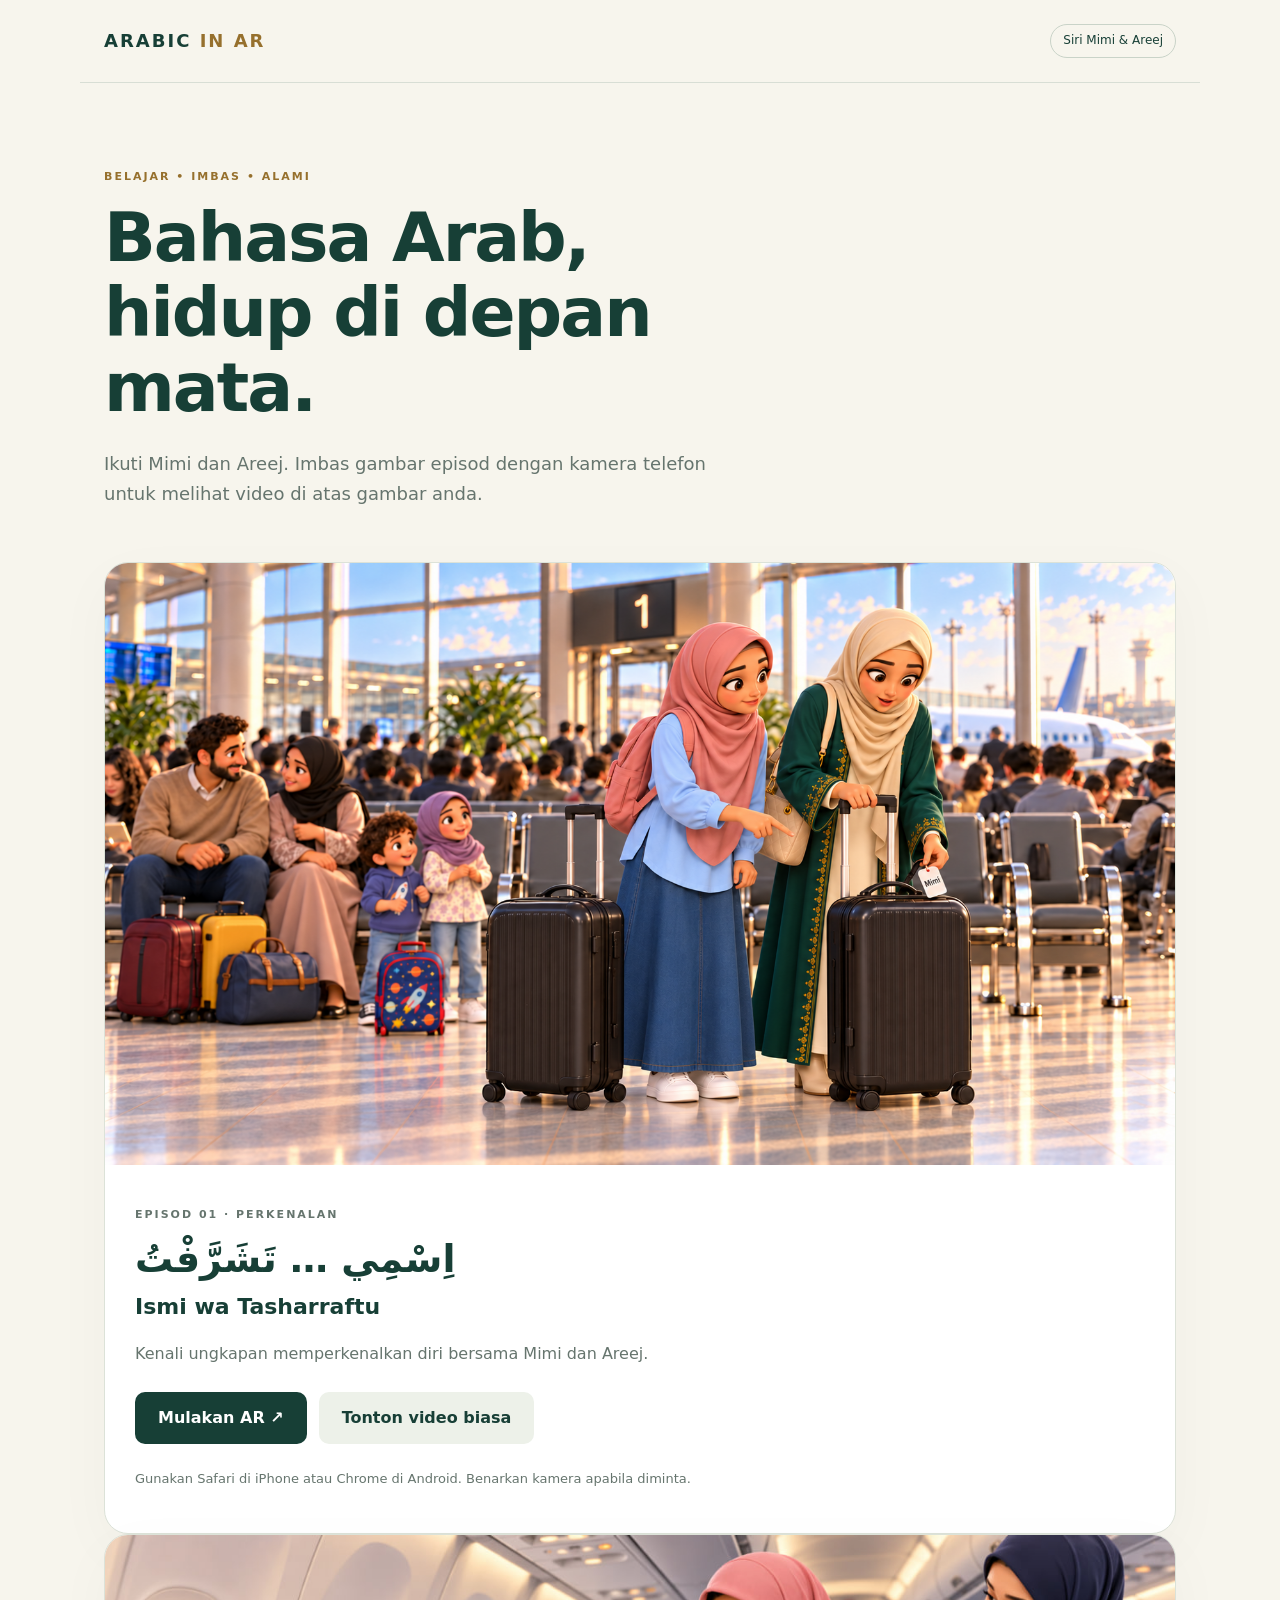
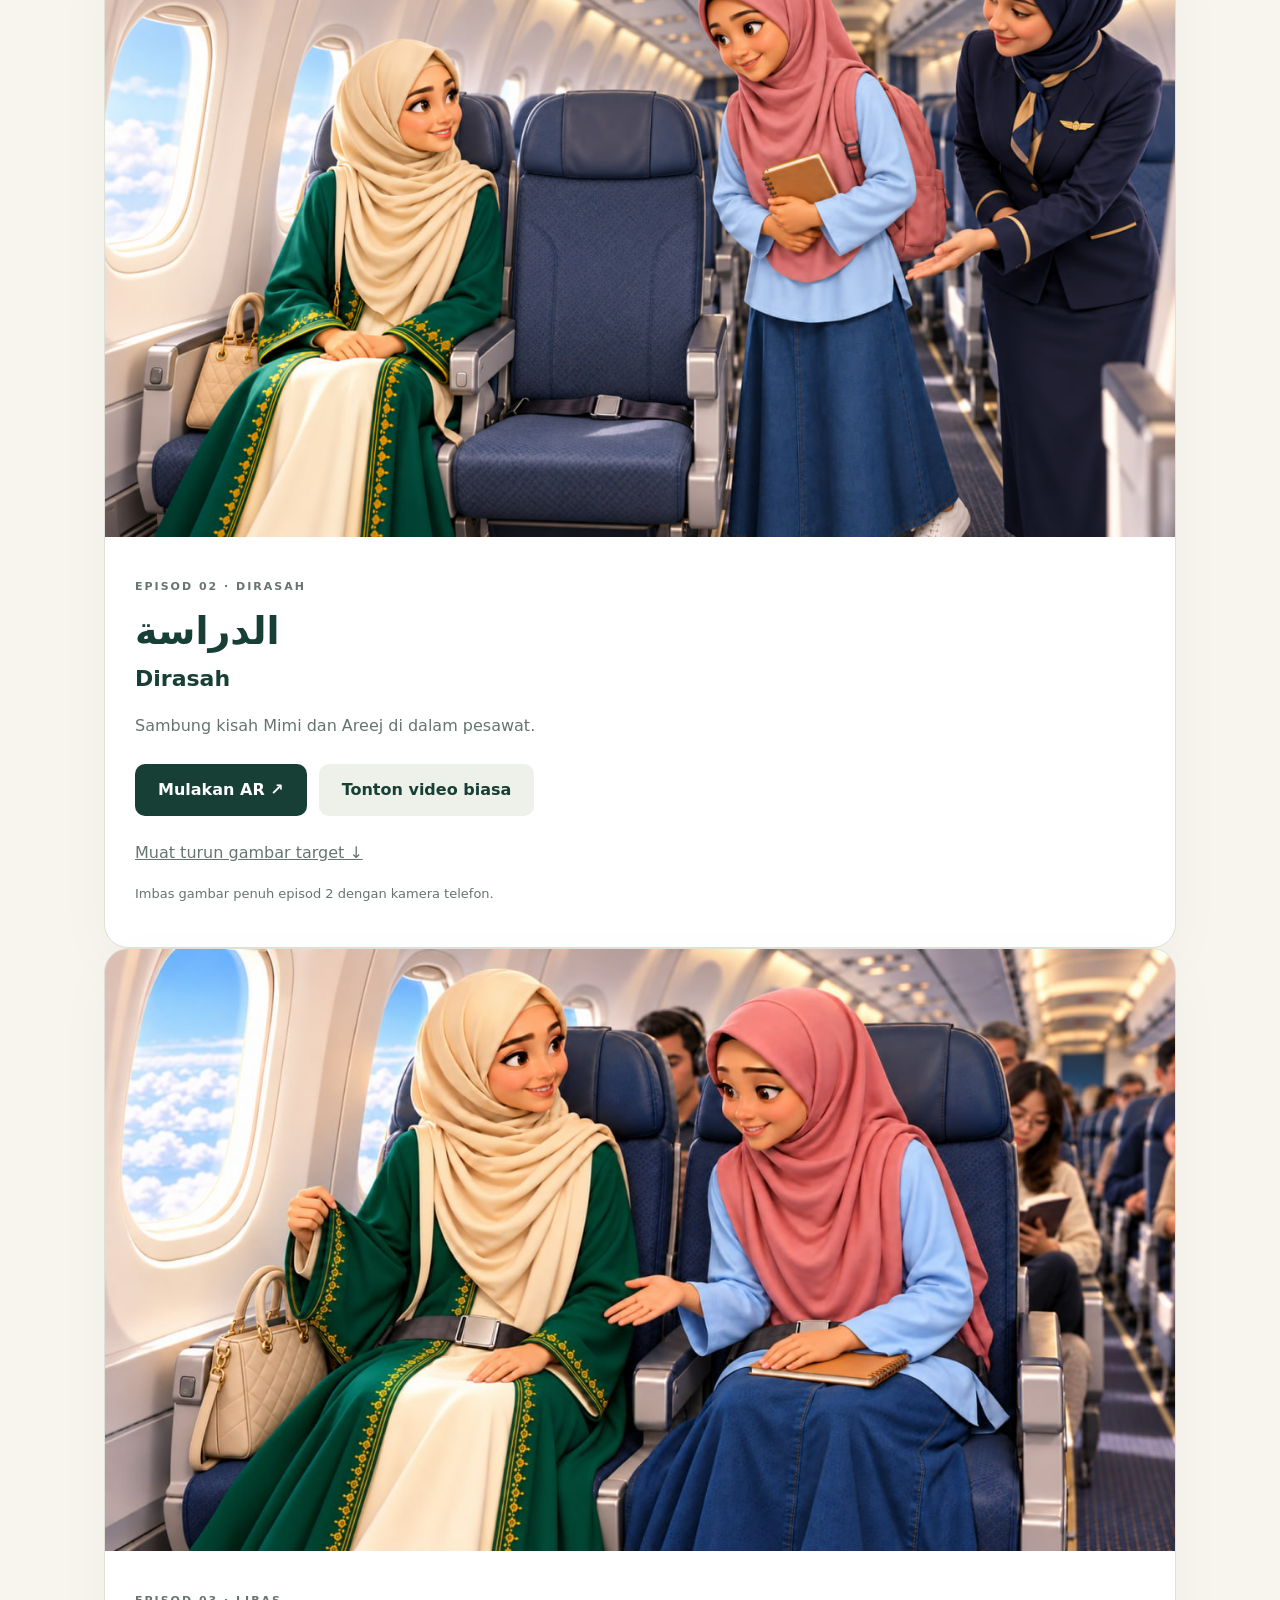
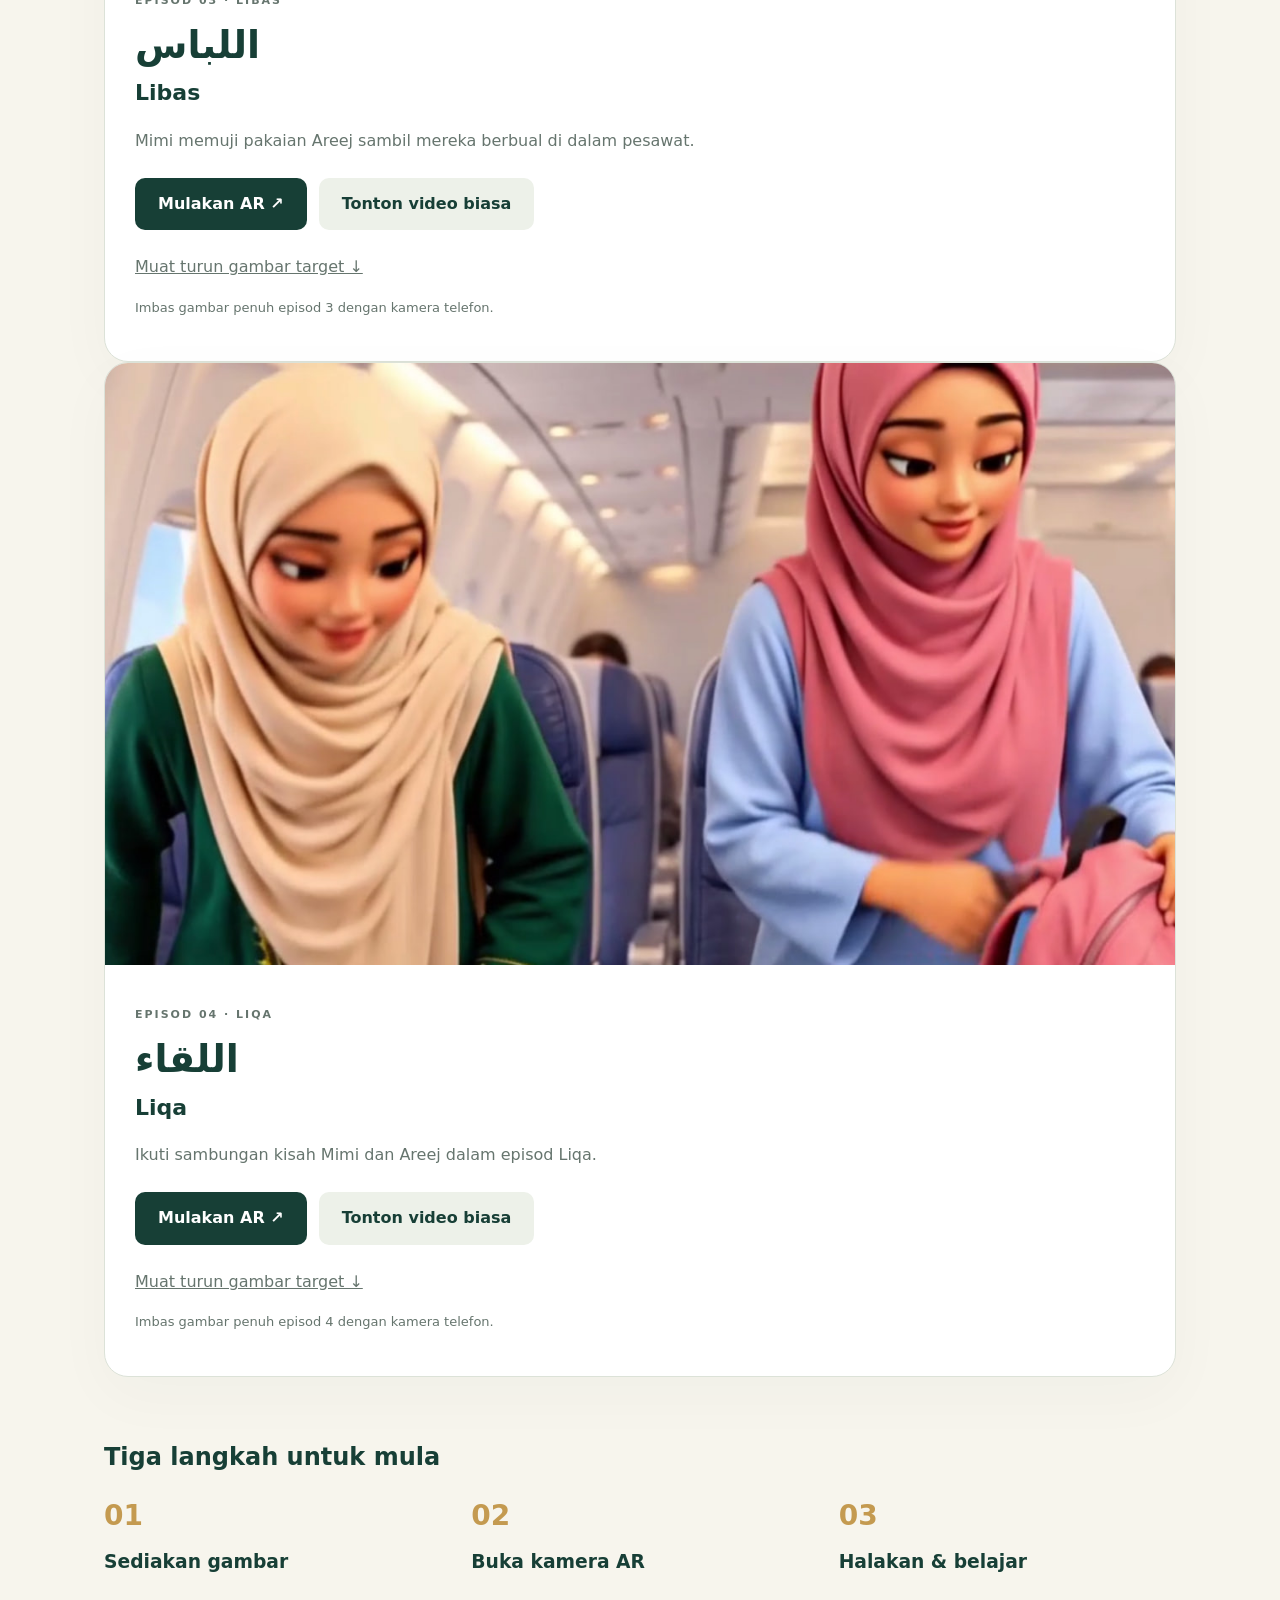
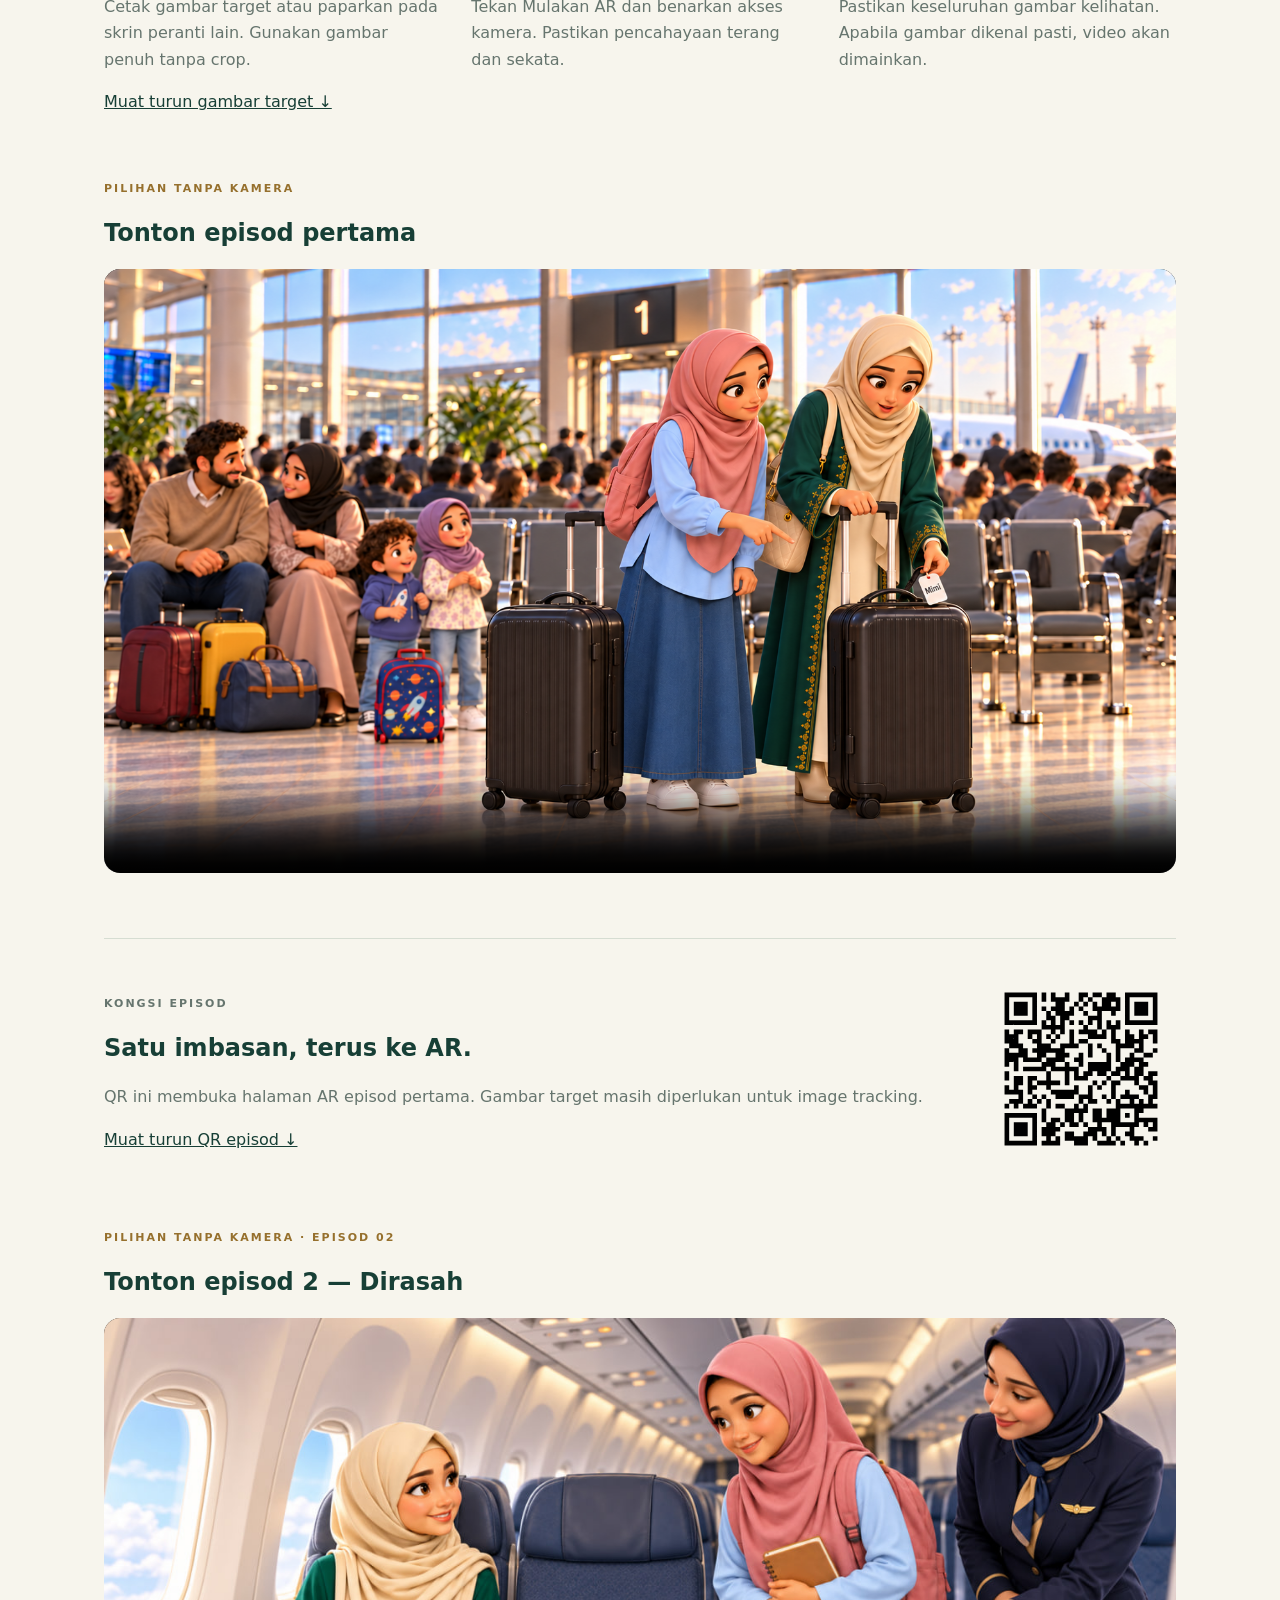
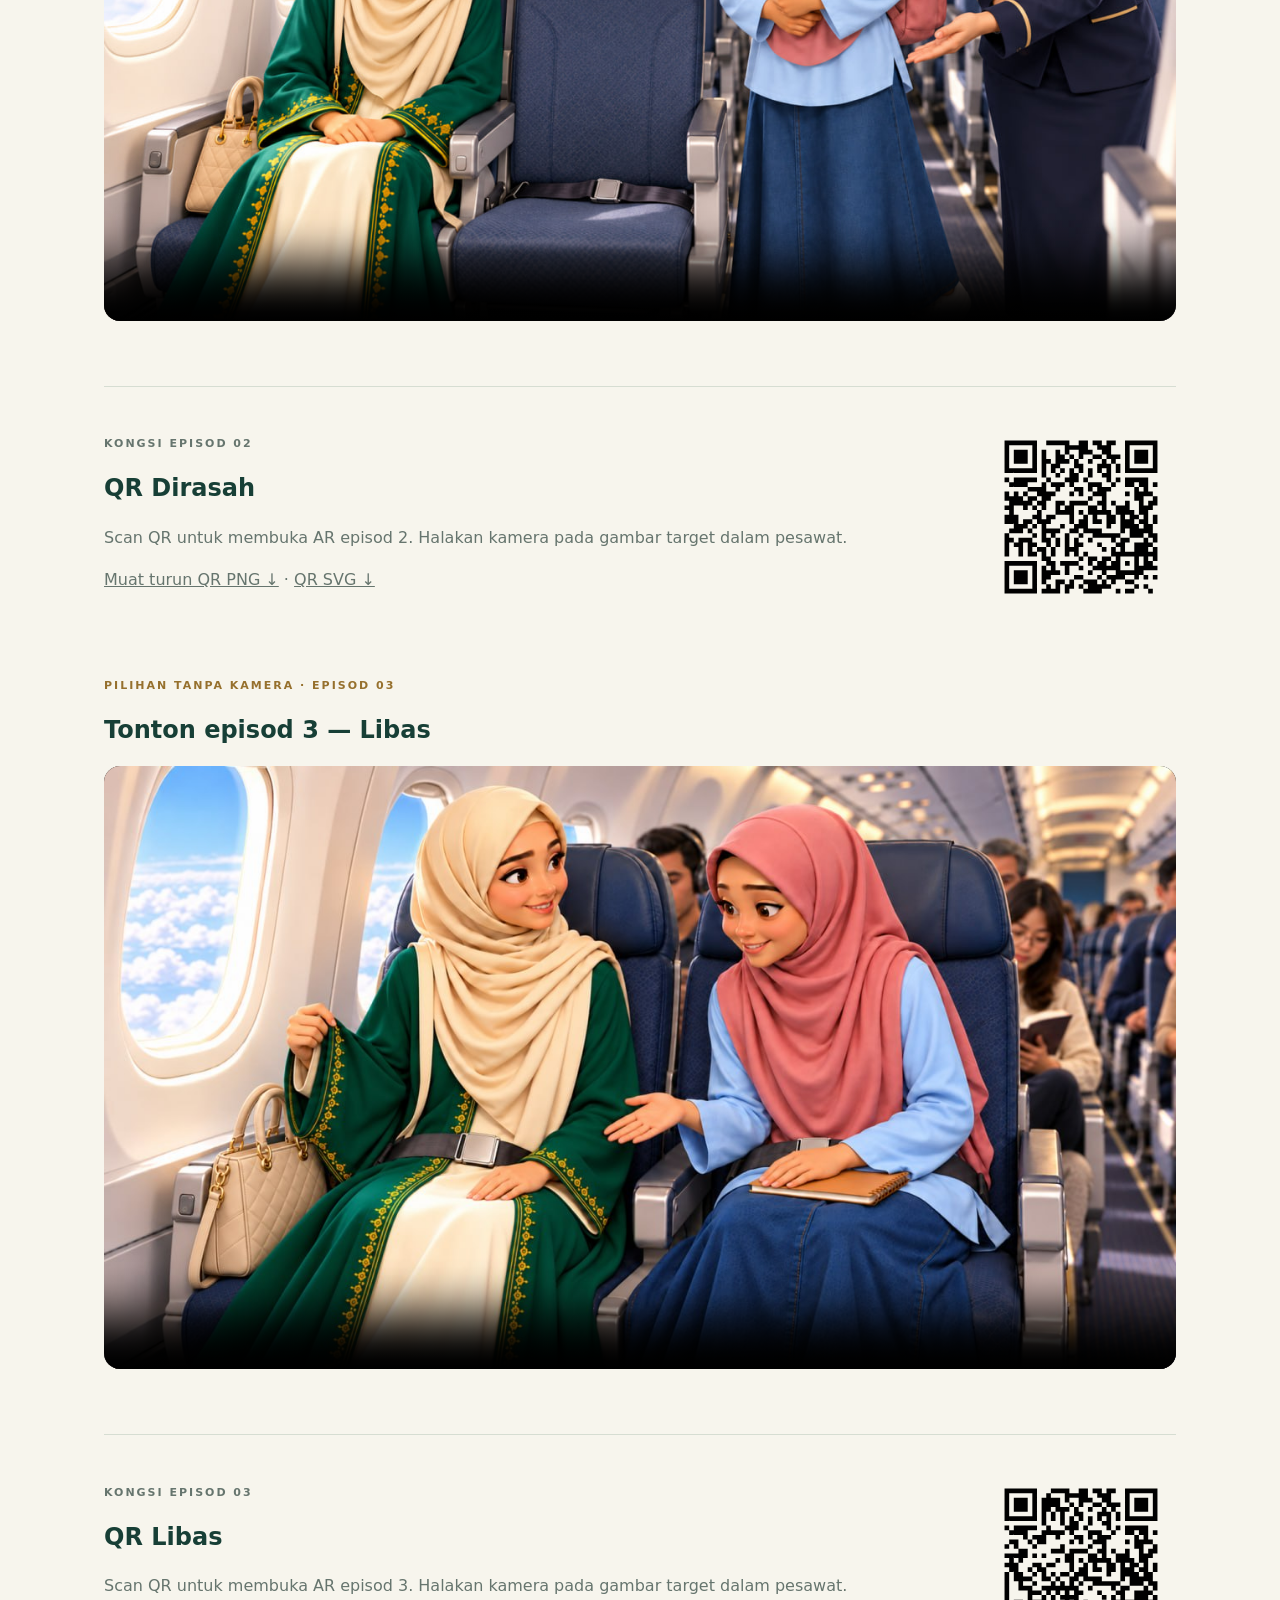
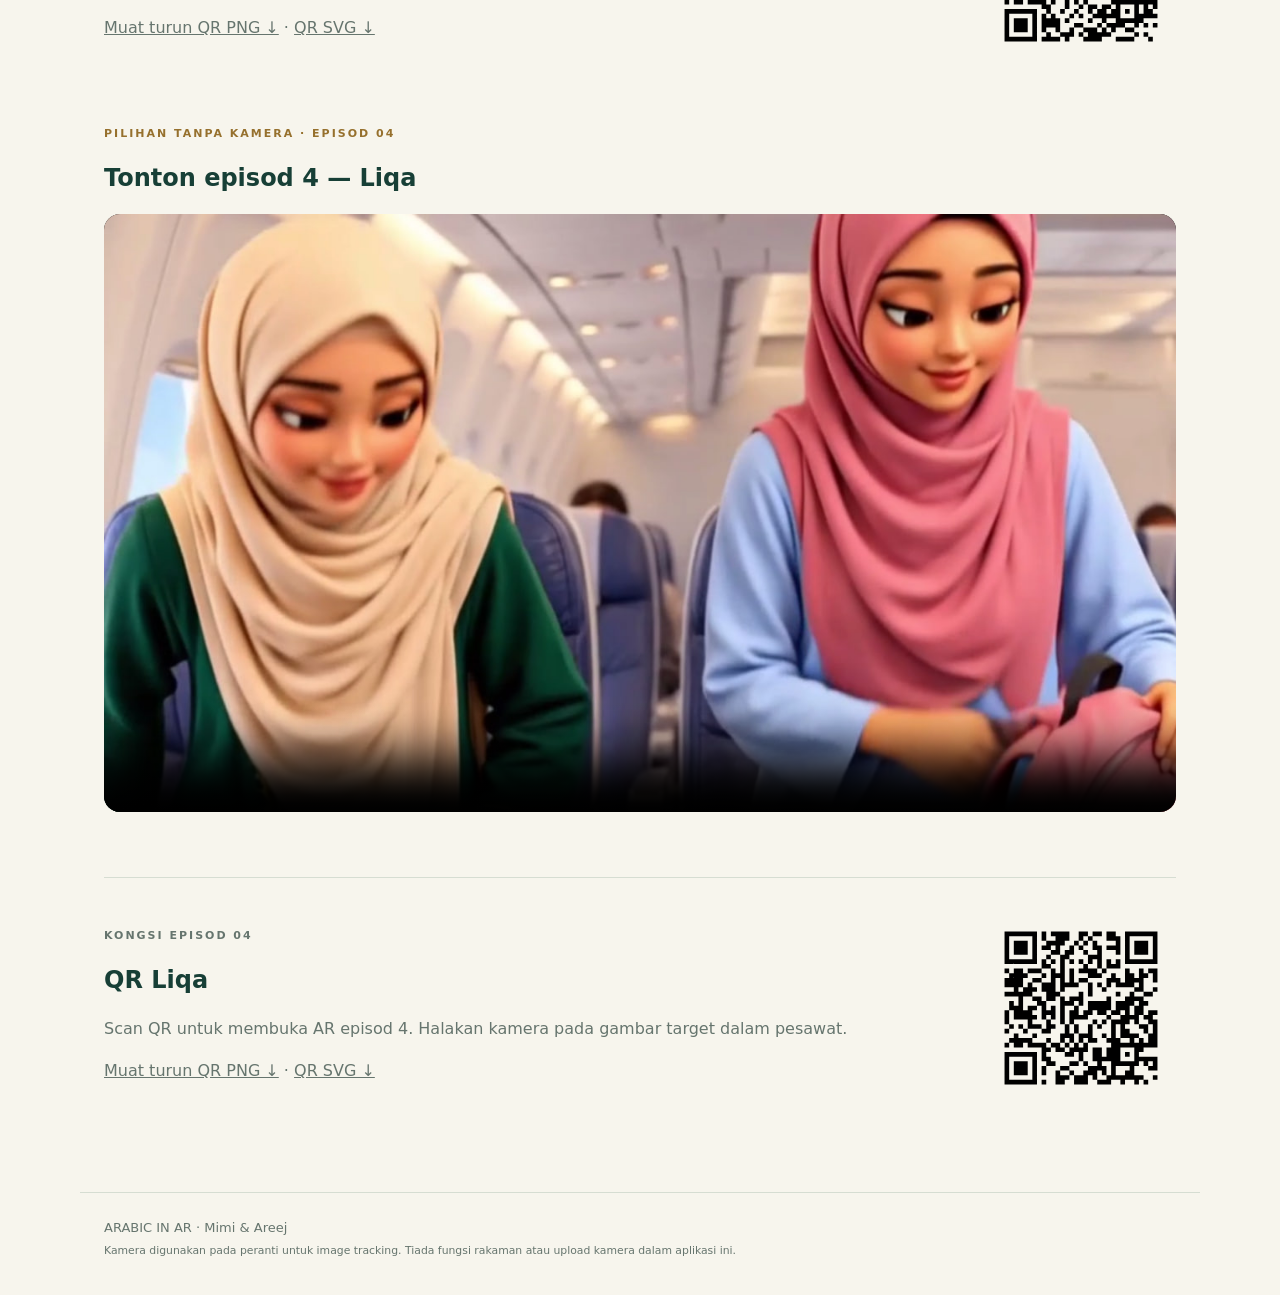
==== commit b6c8922d: "Add episode 4 Liqa image tracking, website entry and QR" ====
--- a/index.html
+++ b/index.html
@@ -1 +1 @@
-<!doctype html><html lang="ms"><head><meta charset="utf-8"><meta name="viewport" content="width=device-width,initial-scale=1"><meta name="theme-color" content="#153e36"><title>Arabic in AR — Mimi & Areej</title><link rel="stylesheet" href="style.css"></head><body><header><a class="brand" href="./">ARABIC <span>IN AR</span></a><span class="pill">Siri Mimi & Areej</span></header><main><section class="intro"><p class="eyebrow">BELAJAR • IMBAS • ALAMI</p><h1>Bahasa Arab,<br>hidup di depan mata.</h1><p>Ikuti Mimi dan Areej. Imbas gambar episod dengan kamera telefon untuk melihat video di atas gambar anda.</p></section><article class="episode"><img class="hero" src="Mimi%20and%20Areej%20Inspect%20the%20Tag.png" alt="Mimi dan Areej melihat tag beg di lapangan terbang"><div class="details"><p class="eyebrow">EPISOD 01 · PERKENALAN</p><h2 lang="ar" dir="rtl">اِسْمِي … تَشَرَّفْتُ</h2><h3>Ismi wa Tasharraftu</h3><p>Kenali ungkapan memperkenalkan diri bersama Mimi dan Areej.</p><div class="actions"><a class="button" href="ar.html">Mulakan AR ↗</a><a class="button secondary" href="#video">Tonton video biasa</a></div><p class="small">Gunakan Safari di iPhone atau Chrome di Android. Benarkan kamera apabila diminta.</p></div></article><article class="episode" id="episod-2"><img class="hero" src="scene%20masuk%20pesawat.jpg" alt="Mimi bertemu Areej di dalam pesawat"><div class="details"><p class="eyebrow">EPISOD 02 · DIRASAH</p><h2 lang="ar" dir="rtl">الدراسة</h2><h3>Dirasah</h3><p>Sambung kisah Mimi dan Areej di dalam pesawat.</p><div class="actions"><a class="button" href="ar-2.html">Mulakan AR ↗</a><a class="button secondary" href="#video-2">Tonton video biasa</a></div><p><a href="scene%20masuk%20pesawat.jpg" download>Muat turun gambar target ↓</a></p><p class="small">Imbas gambar penuh episod 2 dengan kamera telefon.</p></div></article><article class="episode" id="episod-3"><img class="hero" src="imej%20puji%20libas.jpg" alt="Mimi memuji pakaian Areej"><div class="details"><p class="eyebrow">EPISOD 03 · LIBAS</p><h2 lang="ar" dir="rtl">اللباس</h2><h3>Libas</h3><p>Mimi memuji pakaian Areej sambil mereka berbual di dalam pesawat.</p><div class="actions"><a class="button" href="ar-3.html">Mulakan AR ↗</a><a class="button secondary" href="#video-3">Tonton video biasa</a></div><p><a href="imej%20puji%20libas.jpg" download>Muat turun gambar target ↓</a></p><p class="small">Imbas gambar penuh episod 3 dengan kamera telefon.</p></div></article><section class="steps"><h2>Tiga langkah untuk mula</h2><div class="step-grid"><div><b>01</b><h3>Sediakan gambar</h3><p>Cetak gambar target atau paparkan pada skrin peranti lain. Gunakan gambar penuh tanpa crop.</p><a href="Mimi%20and%20Areej%20Inspect%20the%20Tag.png" download>Muat turun gambar target ↓</a></div><div><b>02</b><h3>Buka kamera AR</h3><p>Tekan Mulakan AR dan benarkan akses kamera. Pastikan pencahayaan terang dan sekata.</p></div><div><b>03</b><h3>Halakan & belajar</h3><p>Pastikan keseluruhan gambar kelihatan. Apabila gambar dikenal pasti, video akan dimainkan.</p></div></div></section><section id="video"><p class="eyebrow">PILIHAN TANPA KAMERA</p><h2>Tonton episod pertama</h2><video controls playsinline preload="metadata" poster="Mimi%20and%20Areej%20Inspect%20the%20Tag.png" src="video%20gabung%20ismi%20wa%20tasharaaftu.mp4"></video></section><section class="qr"><div><p class="eyebrow">KONGSI EPISOD</p><h2>Satu imbasan, terus ke AR.</h2><p>QR ini membuka halaman AR episod pertama. Gambar target masih diperlukan untuk image tracking.</p><a href="assets/ismi-qr.svg" download="ismi-ar-qr.svg">Muat turun QR episod ↓</a></div><img src="assets/ismi-qr.svg" alt="QR halaman AR episod pertama"></section><section id="video-2"><p class="eyebrow">PILIHAN TANPA KAMERA · EPISOD 02</p><h2>Tonton episod 2 — Dirasah</h2><video controls playsinline preload="metadata" poster="scene%20masuk%20pesawat.jpg" src="video%20gabung%202dan%203%20dirasah.mp4"></video></section><section class="qr"><div><p class="eyebrow">KONGSI EPISOD 02</p><h2>QR Dirasah</h2><p>Scan QR untuk membuka AR episod 2. Halakan kamera pada gambar target dalam pesawat.</p><p><a href="assets/dirasah-qr.png" download="dirasah-ar-qr.png">Muat turun QR PNG ↓</a> · <a href="assets/dirasah-qr.svg" download="dirasah-ar-qr.svg">QR SVG ↓</a></p></div><img src="assets/dirasah-qr.svg" alt="QR halaman AR episod 2 Dirasah"></section><section id="video-3"><p class="eyebrow">PILIHAN TANPA KAMERA · EPISOD 03</p><h2>Tonton episod 3 — Libas</h2><video controls playsinline preload="metadata" poster="imej%20puji%20libas.jpg" src="video%20scene%20libas.mp4"></video></section><section class="qr"><div><p class="eyebrow">KONGSI EPISOD 03</p><h2>QR Libas</h2><p>Scan QR untuk membuka AR episod 3. Halakan kamera pada gambar target dalam pesawat.</p><p><a href="assets/libas-qr.png" download="libas-ar-qr.png">Muat turun QR PNG ↓</a> · <a href="assets/libas-qr.svg" download="libas-ar-qr.svg">QR SVG ↓</a></p></div><img src="assets/libas-qr.svg" alt="QR halaman AR episod 3 Libas"></section></main><footer>ARABIC IN AR · Mimi & Areej<br><small>Kamera digunakan pada peranti untuk image tracking. Tiada fungsi rakaman atau upload kamera dalam aplikasi ini.</small></footer></body></html>
+<!doctype html><html lang="ms"><head><meta charset="utf-8"><meta name="viewport" content="width=device-width,initial-scale=1"><meta name="theme-color" content="#153e36"><title>Arabic in AR — Mimi & Areej</title><link rel="stylesheet" href="style.css"></head><body><header><a class="brand" href="./">ARABIC <span>IN AR</span></a><span class="pill">Siri Mimi & Areej</span></header><main><section class="intro"><p class="eyebrow">BELAJAR • IMBAS • ALAMI</p><h1>Bahasa Arab,<br>hidup di depan mata.</h1><p>Ikuti Mimi dan Areej. Imbas gambar episod dengan kamera telefon untuk melihat video di atas gambar anda.</p></section><article class="episode"><img class="hero" src="Mimi%20and%20Areej%20Inspect%20the%20Tag.png" alt="Mimi dan Areej melihat tag beg di lapangan terbang"><div class="details"><p class="eyebrow">EPISOD 01 · PERKENALAN</p><h2 lang="ar" dir="rtl">اِسْمِي … تَشَرَّفْتُ</h2><h3>Ismi wa Tasharraftu</h3><p>Kenali ungkapan memperkenalkan diri bersama Mimi dan Areej.</p><div class="actions"><a class="button" href="ar.html">Mulakan AR ↗</a><a class="button secondary" href="#video">Tonton video biasa</a></div><p class="small">Gunakan Safari di iPhone atau Chrome di Android. Benarkan kamera apabila diminta.</p></div></article><article class="episode" id="episod-2"><img class="hero" src="scene%20masuk%20pesawat.jpg" alt="Mimi bertemu Areej di dalam pesawat"><div class="details"><p class="eyebrow">EPISOD 02 · DIRASAH</p><h2 lang="ar" dir="rtl">الدراسة</h2><h3>Dirasah</h3><p>Sambung kisah Mimi dan Areej di dalam pesawat.</p><div class="actions"><a class="button" href="ar-2.html">Mulakan AR ↗</a><a class="button secondary" href="#video-2">Tonton video biasa</a></div><p><a href="scene%20masuk%20pesawat.jpg" download>Muat turun gambar target ↓</a></p><p class="small">Imbas gambar penuh episod 2 dengan kamera telefon.</p></div></article><article class="episode" id="episod-3"><img class="hero" src="imej%20puji%20libas.jpg" alt="Mimi memuji pakaian Areej"><div class="details"><p class="eyebrow">EPISOD 03 · LIBAS</p><h2 lang="ar" dir="rtl">اللباس</h2><h3>Libas</h3><p>Mimi memuji pakaian Areej sambil mereka berbual di dalam pesawat.</p><div class="actions"><a class="button" href="ar-3.html">Mulakan AR ↗</a><a class="button secondary" href="#video-3">Tonton video biasa</a></div><p><a href="imej%20puji%20libas.jpg" download>Muat turun gambar target ↓</a></p><p class="small">Imbas gambar penuh episod 3 dengan kamera telefon.</p></div></article><article class="episode" id="episod-4"><img class="hero" src="imej%20liqa.jpg" alt="Mimi dan Areej dalam episod Liqa"><div class="details"><p class="eyebrow">EPISOD 04 · LIQA</p><h2 lang="ar" dir="rtl">اللقاء</h2><h3>Liqa</h3><p>Ikuti sambungan kisah Mimi dan Areej dalam episod Liqa.</p><div class="actions"><a class="button" href="ar-4.html">Mulakan AR ↗</a><a class="button secondary" href="#video-4">Tonton video biasa</a></div><p><a href="imej%20liqa.jpg" download>Muat turun gambar target ↓</a></p><p class="small">Imbas gambar penuh episod 4 dengan kamera telefon.</p></div></article><section class="steps"><h2>Tiga langkah untuk mula</h2><div class="step-grid"><div><b>01</b><h3>Sediakan gambar</h3><p>Cetak gambar target atau paparkan pada skrin peranti lain. Gunakan gambar penuh tanpa crop.</p><a href="Mimi%20and%20Areej%20Inspect%20the%20Tag.png" download>Muat turun gambar target ↓</a></div><div><b>02</b><h3>Buka kamera AR</h3><p>Tekan Mulakan AR dan benarkan akses kamera. Pastikan pencahayaan terang dan sekata.</p></div><div><b>03</b><h3>Halakan & belajar</h3><p>Pastikan keseluruhan gambar kelihatan. Apabila gambar dikenal pasti, video akan dimainkan.</p></div></div></section><section id="video"><p class="eyebrow">PILIHAN TANPA KAMERA</p><h2>Tonton episod pertama</h2><video controls playsinline preload="metadata" poster="Mimi%20and%20Areej%20Inspect%20the%20Tag.png" src="video%20gabung%20ismi%20wa%20tasharaaftu.mp4"></video></section><section class="qr"><div><p class="eyebrow">KONGSI EPISOD</p><h2>Satu imbasan, terus ke AR.</h2><p>QR ini membuka halaman AR episod pertama. Gambar target masih diperlukan untuk image tracking.</p><a href="assets/ismi-qr.svg" download="ismi-ar-qr.svg">Muat turun QR episod ↓</a></div><img src="assets/ismi-qr.svg" alt="QR halaman AR episod pertama"></section><section id="video-2"><p class="eyebrow">PILIHAN TANPA KAMERA · EPISOD 02</p><h2>Tonton episod 2 — Dirasah</h2><video controls playsinline preload="metadata" poster="scene%20masuk%20pesawat.jpg" src="video%20gabung%202dan%203%20dirasah.mp4"></video></section><section class="qr"><div><p class="eyebrow">KONGSI EPISOD 02</p><h2>QR Dirasah</h2><p>Scan QR untuk membuka AR episod 2. Halakan kamera pada gambar target dalam pesawat.</p><p><a href="assets/dirasah-qr.png" download="dirasah-ar-qr.png">Muat turun QR PNG ↓</a> · <a href="assets/dirasah-qr.svg" download="dirasah-ar-qr.svg">QR SVG ↓</a></p></div><img src="assets/dirasah-qr.svg" alt="QR halaman AR episod 2 Dirasah"></section><section id="video-3"><p class="eyebrow">PILIHAN TANPA KAMERA · EPISOD 03</p><h2>Tonton episod 3 — Libas</h2><video controls playsinline preload="metadata" poster="imej%20puji%20libas.jpg" src="video%20scene%20libas.mp4"></video></section><section class="qr"><div><p class="eyebrow">KONGSI EPISOD 03</p><h2>QR Libas</h2><p>Scan QR untuk membuka AR episod 3. Halakan kamera pada gambar target dalam pesawat.</p><p><a href="assets/libas-qr.png" download="libas-ar-qr.png">Muat turun QR PNG ↓</a> · <a href="assets/libas-qr.svg" download="libas-ar-qr.svg">QR SVG ↓</a></p></div><img src="assets/libas-qr.svg" alt="QR halaman AR episod 3 Libas"></section><section id="video-4"><p class="eyebrow">PILIHAN TANPA KAMERA · EPISOD 04</p><h2>Tonton episod 4 — Liqa</h2><video controls playsinline preload="metadata" poster="imej%20liqa.jpg" src="video%204%20liqa.mp4"></video></section><section class="qr"><div><p class="eyebrow">KONGSI EPISOD 04</p><h2>QR Liqa</h2><p>Scan QR untuk membuka AR episod 4. Halakan kamera pada gambar target dalam pesawat.</p><p><a href="assets/liqa-qr.png" download="liqa-ar-qr.png">Muat turun QR PNG ↓</a> · <a href="assets/liqa-qr.svg" download="liqa-ar-qr.svg">QR SVG ↓</a></p></div><img src="assets/liqa-qr.svg" alt="QR halaman AR episod 4 Liqa"></section></main><footer>ARABIC IN AR · Mimi & Areej<br><small>Kamera digunakan pada peranti untuk image tracking. Tiada fungsi rakaman atau upload kamera dalam aplikasi ini.</small></footer></body></html>
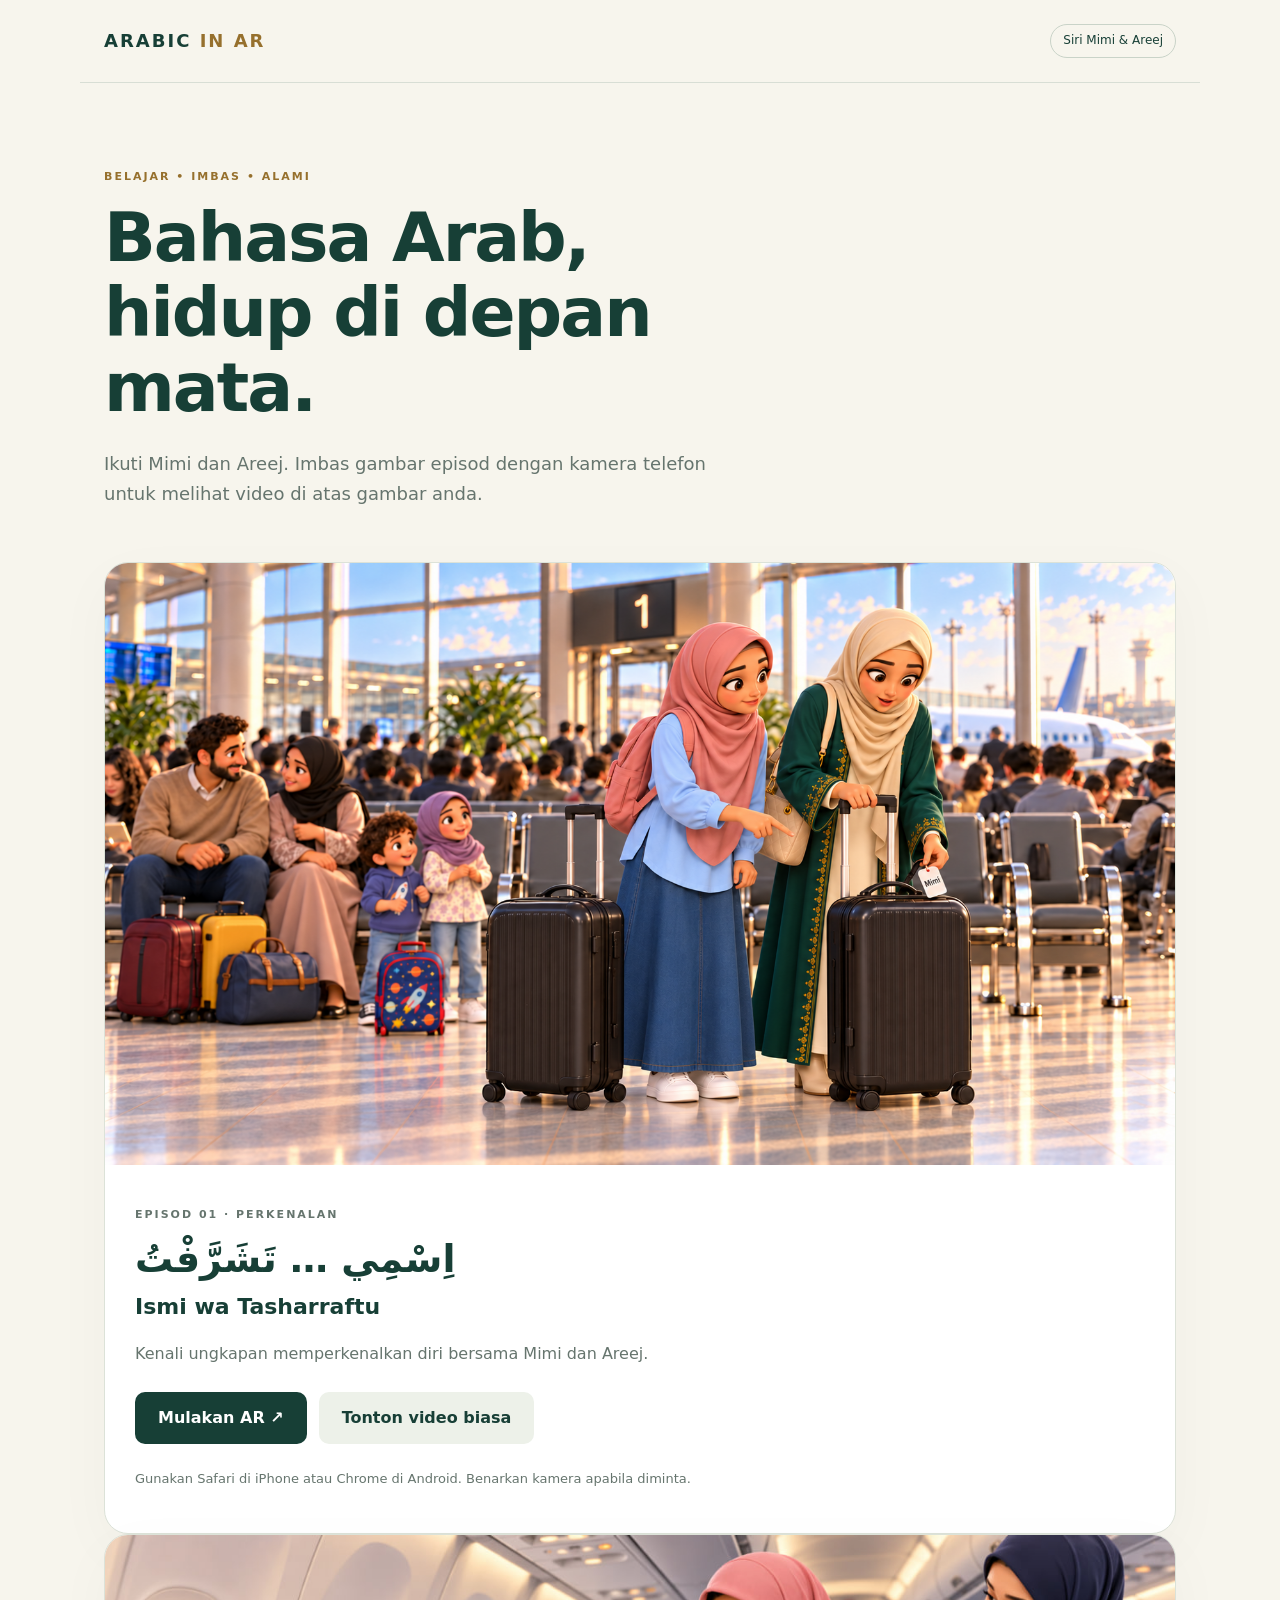
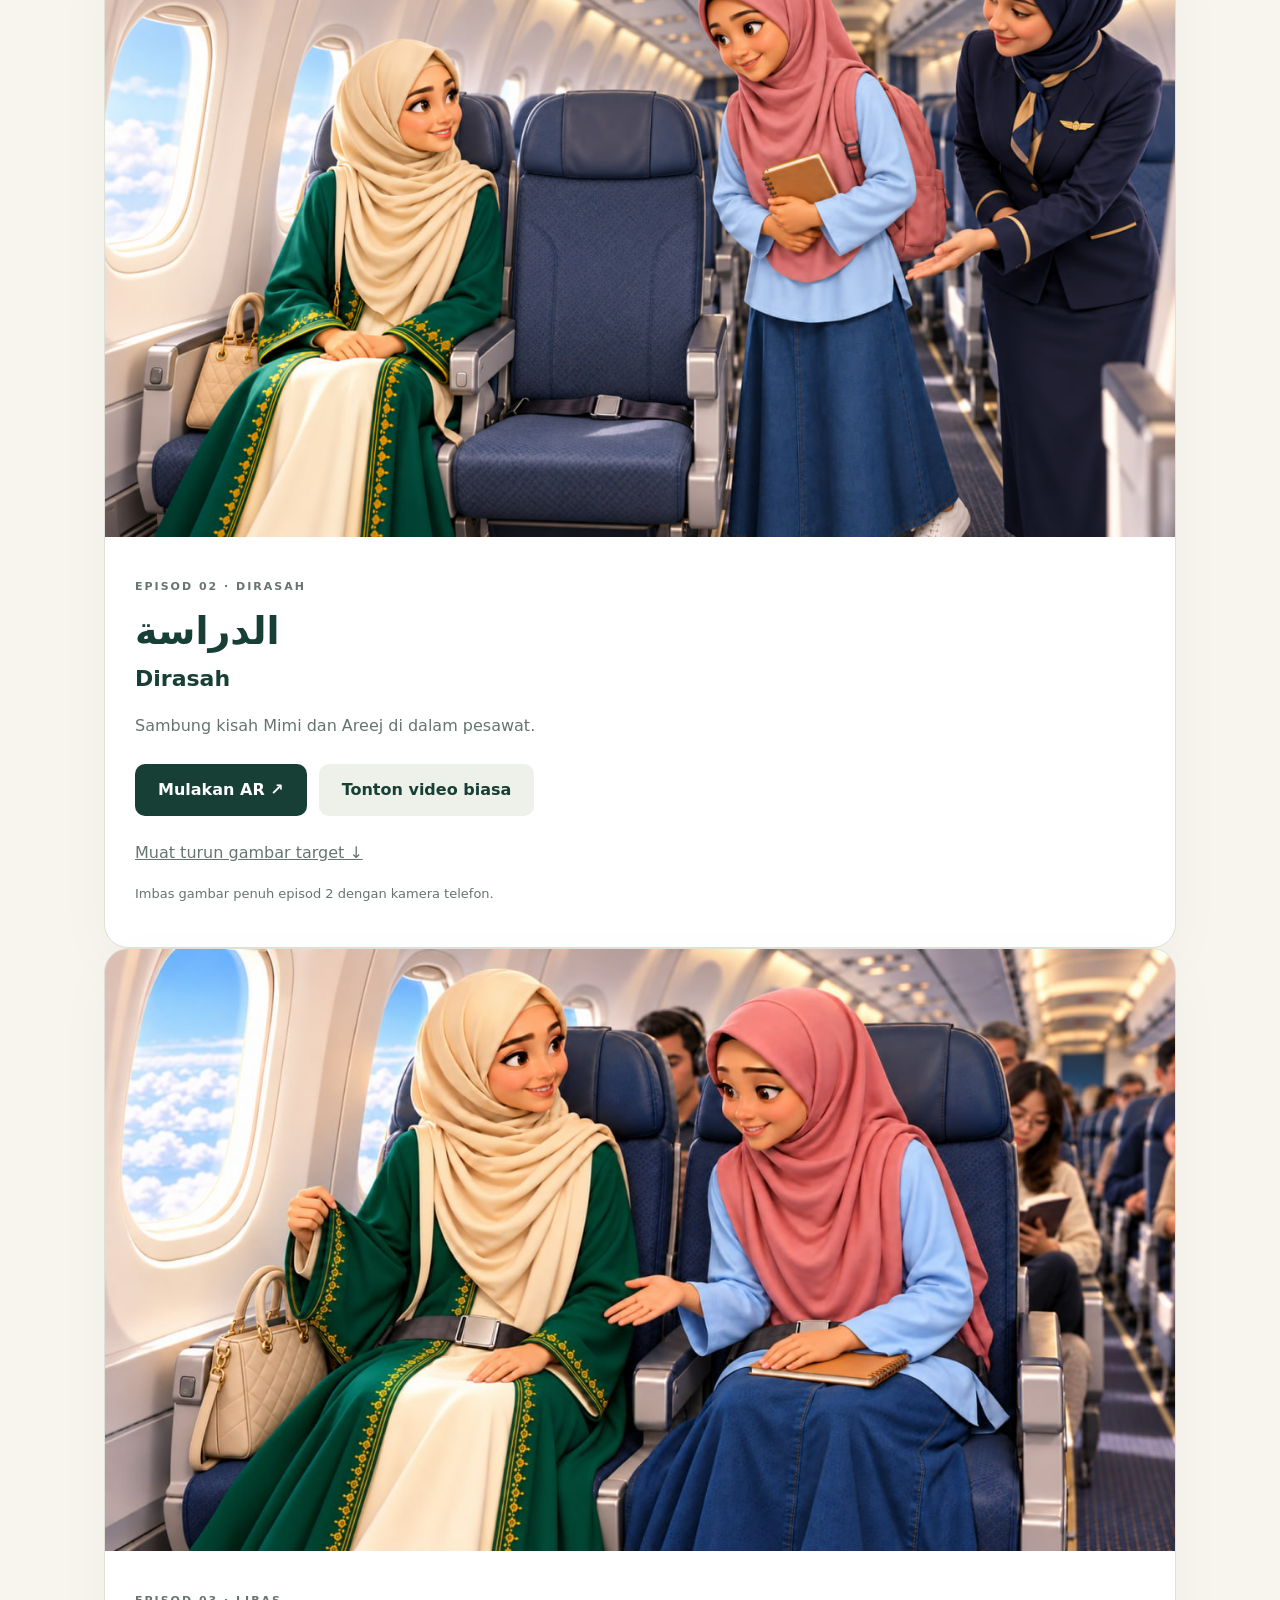
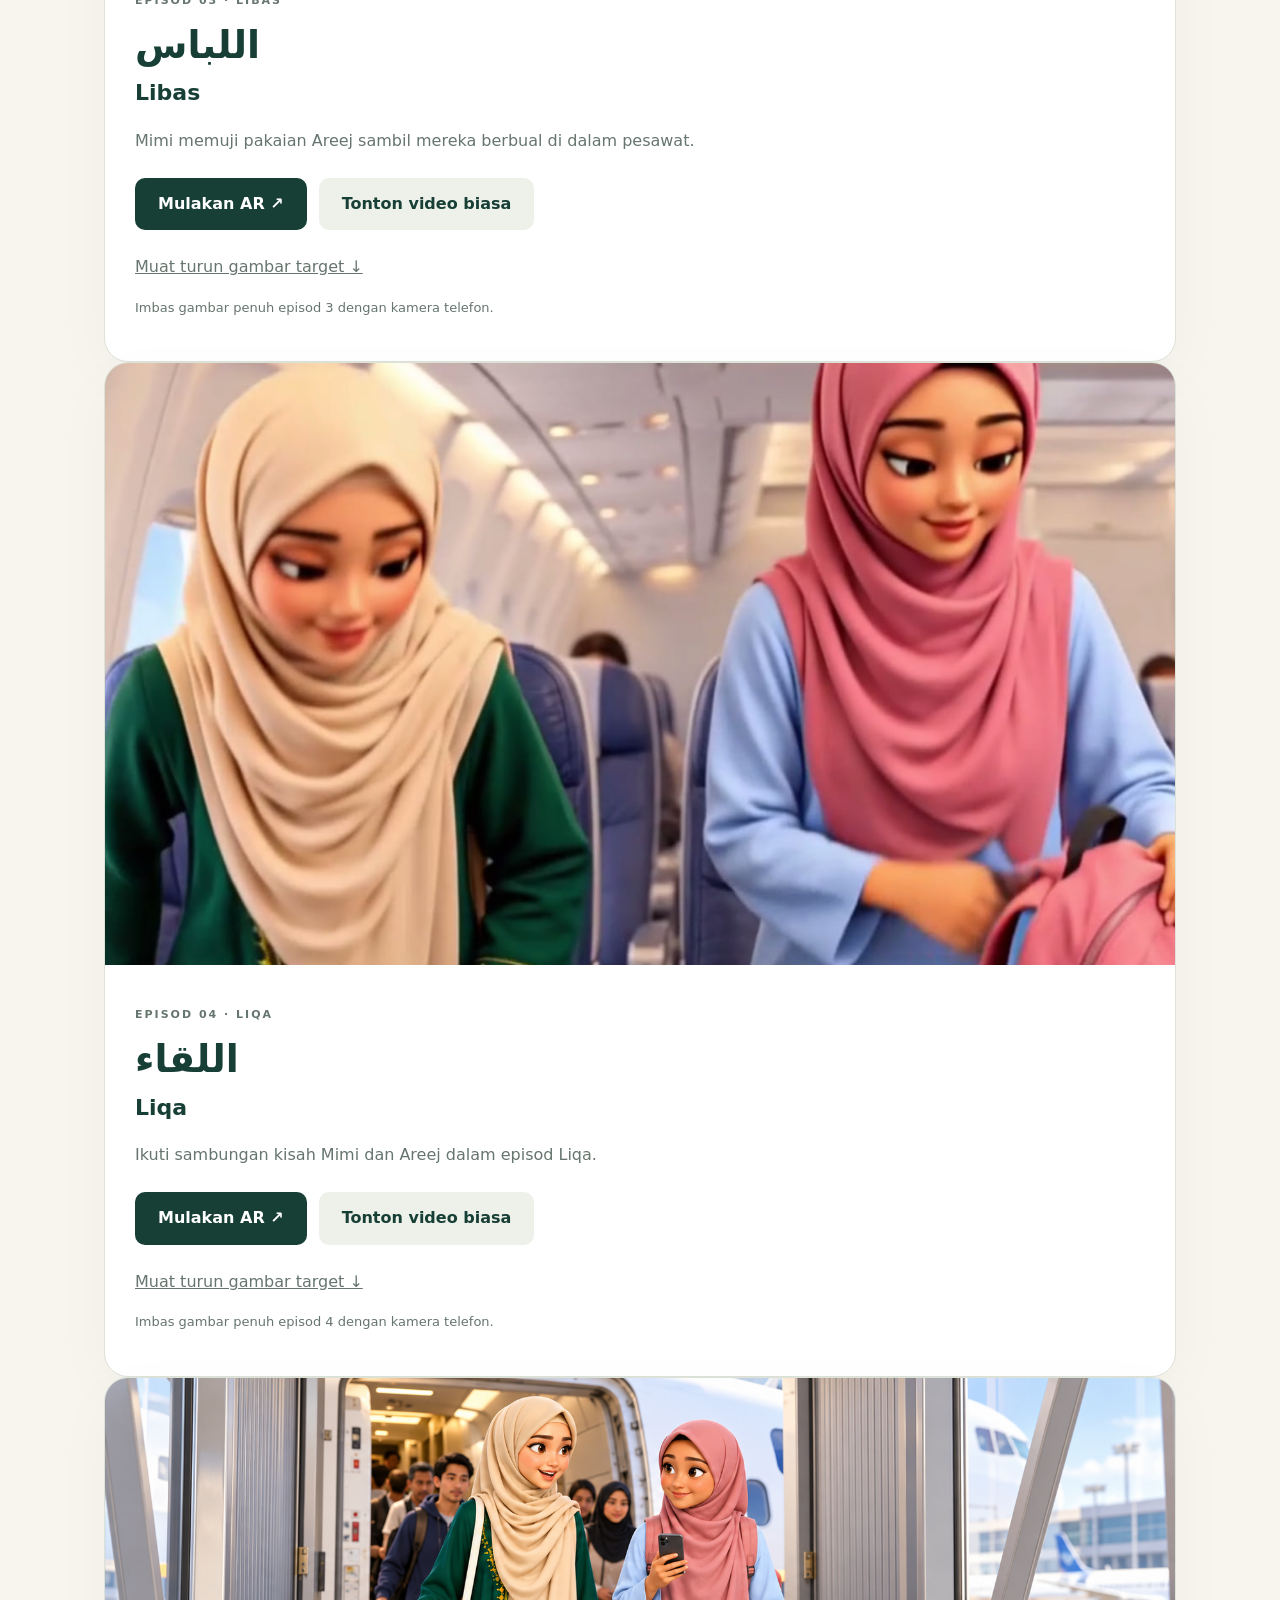
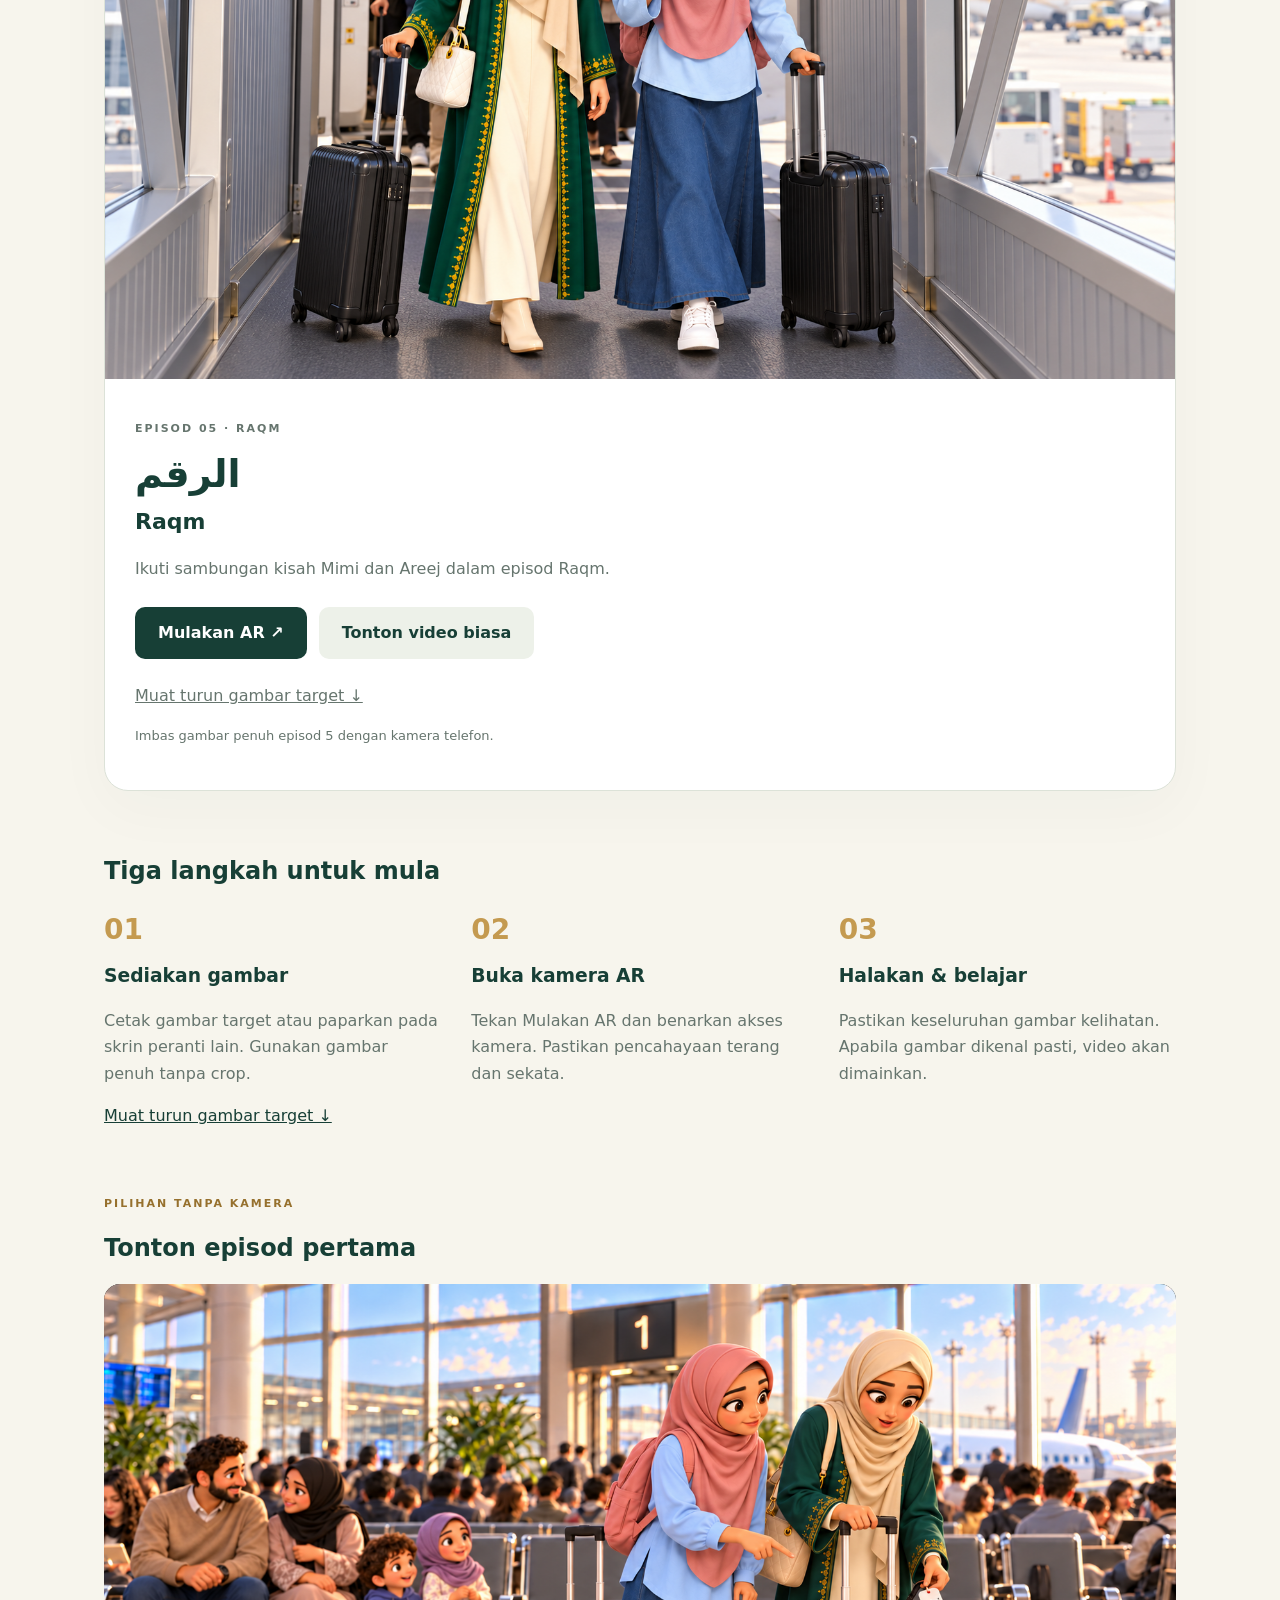
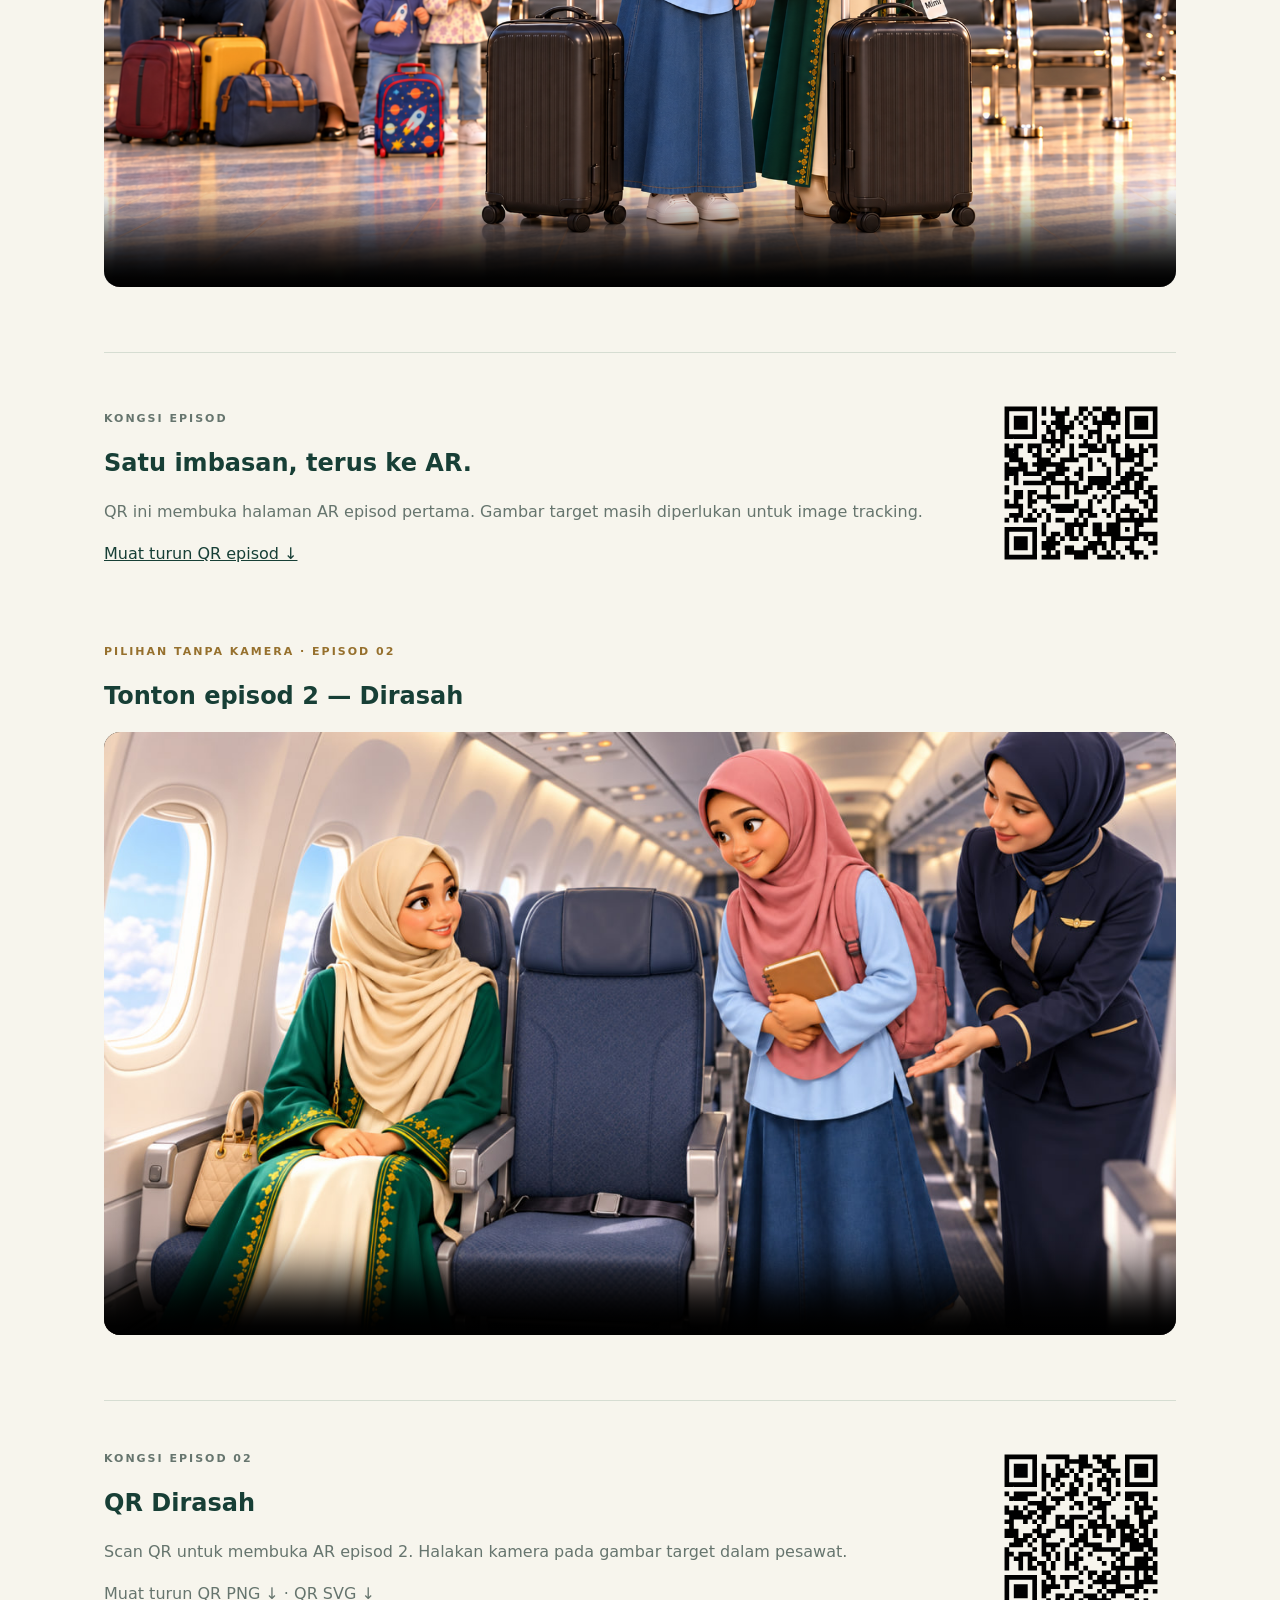
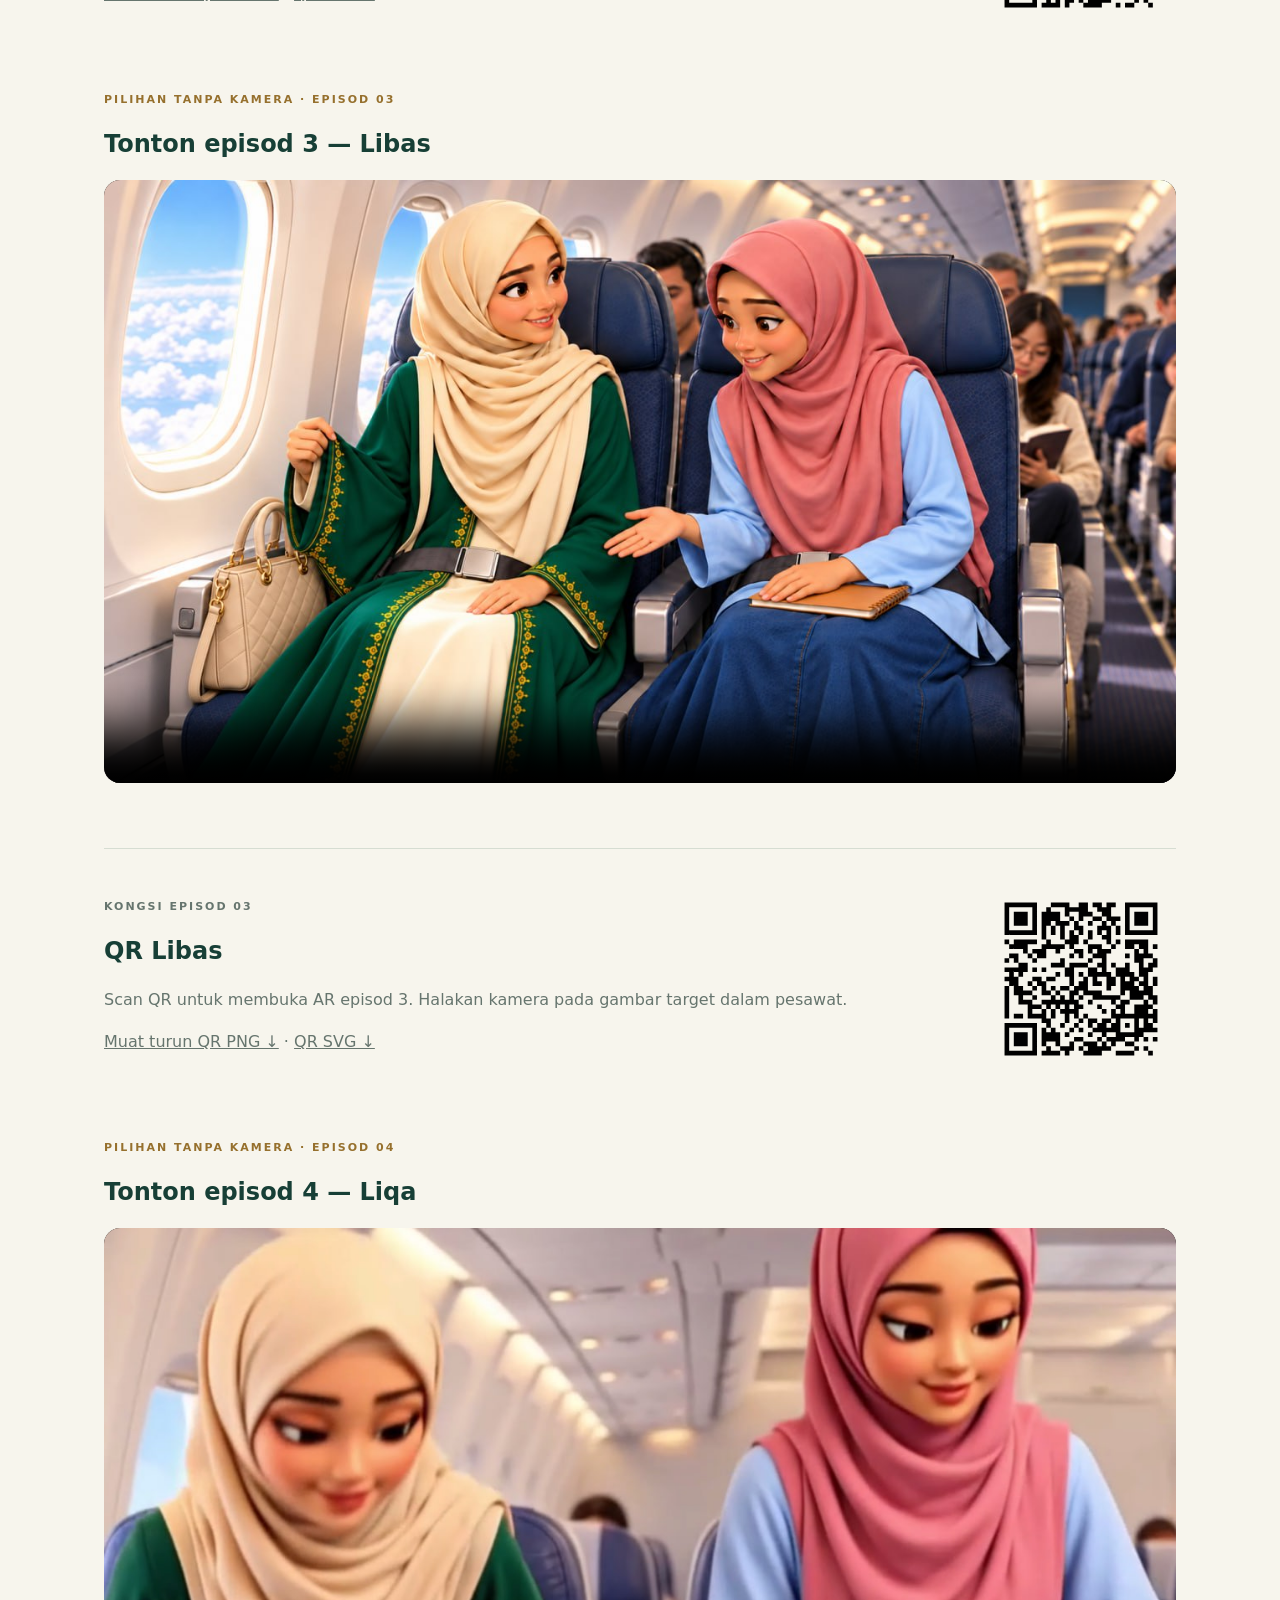
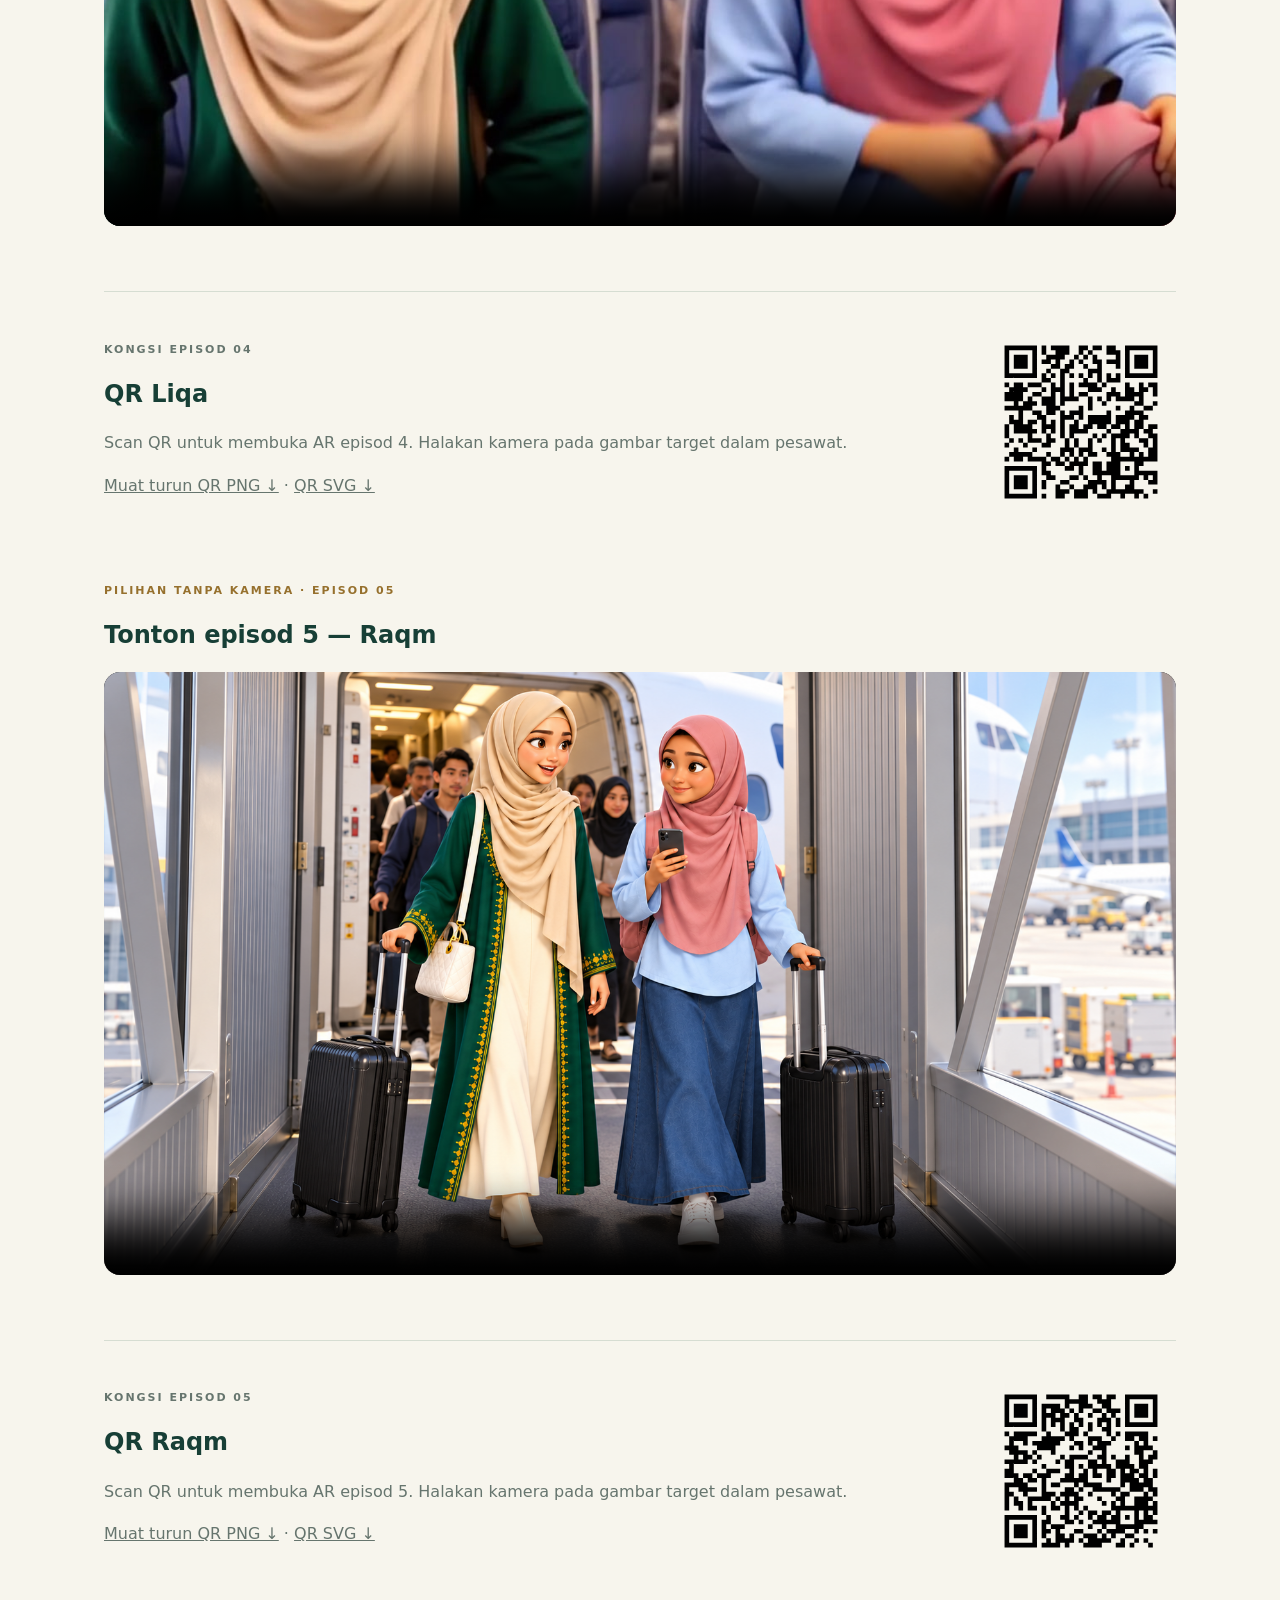
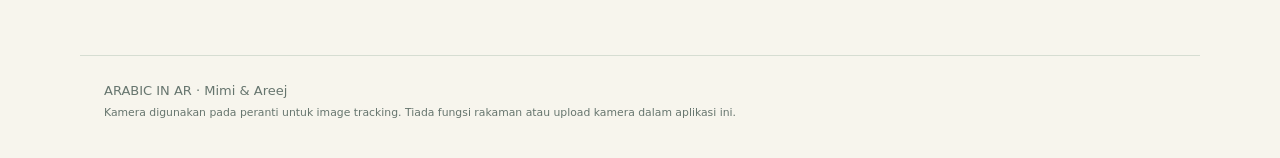
==== commit 036d71de: "Add episode 5 Raqm image tracking, website entry and QR" ====
--- a/index.html
+++ b/index.html
@@ -1 +1 @@
-<!doctype html><html lang="ms"><head><meta charset="utf-8"><meta name="viewport" content="width=device-width,initial-scale=1"><meta name="theme-color" content="#153e36"><title>Arabic in AR — Mimi & Areej</title><link rel="stylesheet" href="style.css"></head><body><header><a class="brand" href="./">ARABIC <span>IN AR</span></a><span class="pill">Siri Mimi & Areej</span></header><main><section class="intro"><p class="eyebrow">BELAJAR • IMBAS • ALAMI</p><h1>Bahasa Arab,<br>hidup di depan mata.</h1><p>Ikuti Mimi dan Areej. Imbas gambar episod dengan kamera telefon untuk melihat video di atas gambar anda.</p></section><article class="episode"><img class="hero" src="Mimi%20and%20Areej%20Inspect%20the%20Tag.png" alt="Mimi dan Areej melihat tag beg di lapangan terbang"><div class="details"><p class="eyebrow">EPISOD 01 · PERKENALAN</p><h2 lang="ar" dir="rtl">اِسْمِي … تَشَرَّفْتُ</h2><h3>Ismi wa Tasharraftu</h3><p>Kenali ungkapan memperkenalkan diri bersama Mimi dan Areej.</p><div class="actions"><a class="button" href="ar.html">Mulakan AR ↗</a><a class="button secondary" href="#video">Tonton video biasa</a></div><p class="small">Gunakan Safari di iPhone atau Chrome di Android. Benarkan kamera apabila diminta.</p></div></article><article class="episode" id="episod-2"><img class="hero" src="scene%20masuk%20pesawat.jpg" alt="Mimi bertemu Areej di dalam pesawat"><div class="details"><p class="eyebrow">EPISOD 02 · DIRASAH</p><h2 lang="ar" dir="rtl">الدراسة</h2><h3>Dirasah</h3><p>Sambung kisah Mimi dan Areej di dalam pesawat.</p><div class="actions"><a class="button" href="ar-2.html">Mulakan AR ↗</a><a class="button secondary" href="#video-2">Tonton video biasa</a></div><p><a href="scene%20masuk%20pesawat.jpg" download>Muat turun gambar target ↓</a></p><p class="small">Imbas gambar penuh episod 2 dengan kamera telefon.</p></div></article><article class="episode" id="episod-3"><img class="hero" src="imej%20puji%20libas.jpg" alt="Mimi memuji pakaian Areej"><div class="details"><p class="eyebrow">EPISOD 03 · LIBAS</p><h2 lang="ar" dir="rtl">اللباس</h2><h3>Libas</h3><p>Mimi memuji pakaian Areej sambil mereka berbual di dalam pesawat.</p><div class="actions"><a class="button" href="ar-3.html">Mulakan AR ↗</a><a class="button secondary" href="#video-3">Tonton video biasa</a></div><p><a href="imej%20puji%20libas.jpg" download>Muat turun gambar target ↓</a></p><p class="small">Imbas gambar penuh episod 3 dengan kamera telefon.</p></div></article><article class="episode" id="episod-4"><img class="hero" src="imej%20liqa.jpg" alt="Mimi dan Areej dalam episod Liqa"><div class="details"><p class="eyebrow">EPISOD 04 · LIQA</p><h2 lang="ar" dir="rtl">اللقاء</h2><h3>Liqa</h3><p>Ikuti sambungan kisah Mimi dan Areej dalam episod Liqa.</p><div class="actions"><a class="button" href="ar-4.html">Mulakan AR ↗</a><a class="button secondary" href="#video-4">Tonton video biasa</a></div><p><a href="imej%20liqa.jpg" download>Muat turun gambar target ↓</a></p><p class="small">Imbas gambar penuh episod 4 dengan kamera telefon.</p></div></article><section class="steps"><h2>Tiga langkah untuk mula</h2><div class="step-grid"><div><b>01</b><h3>Sediakan gambar</h3><p>Cetak gambar target atau paparkan pada skrin peranti lain. Gunakan gambar penuh tanpa crop.</p><a href="Mimi%20and%20Areej%20Inspect%20the%20Tag.png" download>Muat turun gambar target ↓</a></div><div><b>02</b><h3>Buka kamera AR</h3><p>Tekan Mulakan AR dan benarkan akses kamera. Pastikan pencahayaan terang dan sekata.</p></div><div><b>03</b><h3>Halakan & belajar</h3><p>Pastikan keseluruhan gambar kelihatan. Apabila gambar dikenal pasti, video akan dimainkan.</p></div></div></section><section id="video"><p class="eyebrow">PILIHAN TANPA KAMERA</p><h2>Tonton episod pertama</h2><video controls playsinline preload="metadata" poster="Mimi%20and%20Areej%20Inspect%20the%20Tag.png" src="video%20gabung%20ismi%20wa%20tasharaaftu.mp4"></video></section><section class="qr"><div><p class="eyebrow">KONGSI EPISOD</p><h2>Satu imbasan, terus ke AR.</h2><p>QR ini membuka halaman AR episod pertama. Gambar target masih diperlukan untuk image tracking.</p><a href="assets/ismi-qr.svg" download="ismi-ar-qr.svg">Muat turun QR episod ↓</a></div><img src="assets/ismi-qr.svg" alt="QR halaman AR episod pertama"></section><section id="video-2"><p class="eyebrow">PILIHAN TANPA KAMERA · EPISOD 02</p><h2>Tonton episod 2 — Dirasah</h2><video controls playsinline preload="metadata" poster="scene%20masuk%20pesawat.jpg" src="video%20gabung%202dan%203%20dirasah.mp4"></video></section><section class="qr"><div><p class="eyebrow">KONGSI EPISOD 02</p><h2>QR Dirasah</h2><p>Scan QR untuk membuka AR episod 2. Halakan kamera pada gambar target dalam pesawat.</p><p><a href="assets/dirasah-qr.png" download="dirasah-ar-qr.png">Muat turun QR PNG ↓</a> · <a href="assets/dirasah-qr.svg" download="dirasah-ar-qr.svg">QR SVG ↓</a></p></div><img src="assets/dirasah-qr.svg" alt="QR halaman AR episod 2 Dirasah"></section><section id="video-3"><p class="eyebrow">PILIHAN TANPA KAMERA · EPISOD 03</p><h2>Tonton episod 3 — Libas</h2><video controls playsinline preload="metadata" poster="imej%20puji%20libas.jpg" src="video%20scene%20libas.mp4"></video></section><section class="qr"><div><p class="eyebrow">KONGSI EPISOD 03</p><h2>QR Libas</h2><p>Scan QR untuk membuka AR episod 3. Halakan kamera pada gambar target dalam pesawat.</p><p><a href="assets/libas-qr.png" download="libas-ar-qr.png">Muat turun QR PNG ↓</a> · <a href="assets/libas-qr.svg" download="libas-ar-qr.svg">QR SVG ↓</a></p></div><img src="assets/libas-qr.svg" alt="QR halaman AR episod 3 Libas"></section><section id="video-4"><p class="eyebrow">PILIHAN TANPA KAMERA · EPISOD 04</p><h2>Tonton episod 4 — Liqa</h2><video controls playsinline preload="metadata" poster="imej%20liqa.jpg" src="video%204%20liqa.mp4"></video></section><section class="qr"><div><p class="eyebrow">KONGSI EPISOD 04</p><h2>QR Liqa</h2><p>Scan QR untuk membuka AR episod 4. Halakan kamera pada gambar target dalam pesawat.</p><p><a href="assets/liqa-qr.png" download="liqa-ar-qr.png">Muat turun QR PNG ↓</a> · <a href="assets/liqa-qr.svg" download="liqa-ar-qr.svg">QR SVG ↓</a></p></div><img src="assets/liqa-qr.svg" alt="QR halaman AR episod 4 Liqa"></section></main><footer>ARABIC IN AR · Mimi & Areej<br><small>Kamera digunakan pada peranti untuk image tracking. Tiada fungsi rakaman atau upload kamera dalam aplikasi ini.</small></footer></body></html>
+<!doctype html><html lang="ms"><head><meta charset="utf-8"><meta name="viewport" content="width=device-width,initial-scale=1"><meta name="theme-color" content="#153e36"><title>Arabic in AR — Mimi & Areej</title><link rel="stylesheet" href="style.css"></head><body><header><a class="brand" href="./">ARABIC <span>IN AR</span></a><span class="pill">Siri Mimi & Areej</span></header><main><section class="intro"><p class="eyebrow">BELAJAR • IMBAS • ALAMI</p><h1>Bahasa Arab,<br>hidup di depan mata.</h1><p>Ikuti Mimi dan Areej. Imbas gambar episod dengan kamera telefon untuk melihat video di atas gambar anda.</p></section><article class="episode"><img class="hero" src="Mimi%20and%20Areej%20Inspect%20the%20Tag.png" alt="Mimi dan Areej melihat tag beg di lapangan terbang"><div class="details"><p class="eyebrow">EPISOD 01 · PERKENALAN</p><h2 lang="ar" dir="rtl">اِسْمِي … تَشَرَّفْتُ</h2><h3>Ismi wa Tasharraftu</h3><p>Kenali ungkapan memperkenalkan diri bersama Mimi dan Areej.</p><div class="actions"><a class="button" href="ar.html">Mulakan AR ↗</a><a class="button secondary" href="#video">Tonton video biasa</a></div><p class="small">Gunakan Safari di iPhone atau Chrome di Android. Benarkan kamera apabila diminta.</p></div></article><article class="episode" id="episod-2"><img class="hero" src="scene%20masuk%20pesawat.jpg" alt="Mimi bertemu Areej di dalam pesawat"><div class="details"><p class="eyebrow">EPISOD 02 · DIRASAH</p><h2 lang="ar" dir="rtl">الدراسة</h2><h3>Dirasah</h3><p>Sambung kisah Mimi dan Areej di dalam pesawat.</p><div class="actions"><a class="button" href="ar-2.html">Mulakan AR ↗</a><a class="button secondary" href="#video-2">Tonton video biasa</a></div><p><a href="scene%20masuk%20pesawat.jpg" download>Muat turun gambar target ↓</a></p><p class="small">Imbas gambar penuh episod 2 dengan kamera telefon.</p></div></article><article class="episode" id="episod-3"><img class="hero" src="imej%20puji%20libas.jpg" alt="Mimi memuji pakaian Areej"><div class="details"><p class="eyebrow">EPISOD 03 · LIBAS</p><h2 lang="ar" dir="rtl">اللباس</h2><h3>Libas</h3><p>Mimi memuji pakaian Areej sambil mereka berbual di dalam pesawat.</p><div class="actions"><a class="button" href="ar-3.html">Mulakan AR ↗</a><a class="button secondary" href="#video-3">Tonton video biasa</a></div><p><a href="imej%20puji%20libas.jpg" download>Muat turun gambar target ↓</a></p><p class="small">Imbas gambar penuh episod 3 dengan kamera telefon.</p></div></article><article class="episode" id="episod-4"><img class="hero" src="imej%20liqa.jpg" alt="Mimi dan Areej dalam episod Liqa"><div class="details"><p class="eyebrow">EPISOD 04 · LIQA</p><h2 lang="ar" dir="rtl">اللقاء</h2><h3>Liqa</h3><p>Ikuti sambungan kisah Mimi dan Areej dalam episod Liqa.</p><div class="actions"><a class="button" href="ar-4.html">Mulakan AR ↗</a><a class="button secondary" href="#video-4">Tonton video biasa</a></div><p><a href="imej%20liqa.jpg" download>Muat turun gambar target ↓</a></p><p class="small">Imbas gambar penuh episod 4 dengan kamera telefon.</p></div></article><article class="episode" id="episod-5"><img class="hero" src="Areej%20and%20Mimi%20enter%20the%20jet%20bridge.png" alt="Mimi dan Areej dalam episod Raqm"><div class="details"><p class="eyebrow">EPISOD 05 · RAQM</p><h2 lang="ar" dir="rtl">الرقم</h2><h3>Raqm</h3><p>Ikuti sambungan kisah Mimi dan Areej dalam episod Raqm.</p><div class="actions"><a class="button" href="ar-5.html">Mulakan AR ↗</a><a class="button secondary" href="#video-5">Tonton video biasa</a></div><p><a href="Areej%20and%20Mimi%20enter%20the%20jet%20bridge.png" download>Muat turun gambar target ↓</a></p><p class="small">Imbas gambar penuh episod 5 dengan kamera telefon.</p></div></article><section class="steps"><h2>Tiga langkah untuk mula</h2><div class="step-grid"><div><b>01</b><h3>Sediakan gambar</h3><p>Cetak gambar target atau paparkan pada skrin peranti lain. Gunakan gambar penuh tanpa crop.</p><a href="Mimi%20and%20Areej%20Inspect%20the%20Tag.png" download>Muat turun gambar target ↓</a></div><div><b>02</b><h3>Buka kamera AR</h3><p>Tekan Mulakan AR dan benarkan akses kamera. Pastikan pencahayaan terang dan sekata.</p></div><div><b>03</b><h3>Halakan & belajar</h3><p>Pastikan keseluruhan gambar kelihatan. Apabila gambar dikenal pasti, video akan dimainkan.</p></div></div></section><section id="video"><p class="eyebrow">PILIHAN TANPA KAMERA</p><h2>Tonton episod pertama</h2><video controls playsinline preload="metadata" poster="Mimi%20and%20Areej%20Inspect%20the%20Tag.png" src="video%20gabung%20ismi%20wa%20tasharaaftu.mp4"></video></section><section class="qr"><div><p class="eyebrow">KONGSI EPISOD</p><h2>Satu imbasan, terus ke AR.</h2><p>QR ini membuka halaman AR episod pertama. Gambar target masih diperlukan untuk image tracking.</p><a href="assets/ismi-qr.svg" download="ismi-ar-qr.svg">Muat turun QR episod ↓</a></div><img src="assets/ismi-qr.svg" alt="QR halaman AR episod pertama"></section><section id="video-2"><p class="eyebrow">PILIHAN TANPA KAMERA · EPISOD 02</p><h2>Tonton episod 2 — Dirasah</h2><video controls playsinline preload="metadata" poster="scene%20masuk%20pesawat.jpg" src="video%20gabung%202dan%203%20dirasah.mp4"></video></section><section class="qr"><div><p class="eyebrow">KONGSI EPISOD 02</p><h2>QR Dirasah</h2><p>Scan QR untuk membuka AR episod 2. Halakan kamera pada gambar target dalam pesawat.</p><p><a href="assets/dirasah-qr.png" download="dirasah-ar-qr.png">Muat turun QR PNG ↓</a> · <a href="assets/dirasah-qr.svg" download="dirasah-ar-qr.svg">QR SVG ↓</a></p></div><img src="assets/dirasah-qr.svg" alt="QR halaman AR episod 2 Dirasah"></section><section id="video-3"><p class="eyebrow">PILIHAN TANPA KAMERA · EPISOD 03</p><h2>Tonton episod 3 — Libas</h2><video controls playsinline preload="metadata" poster="imej%20puji%20libas.jpg" src="video%20scene%20libas.mp4"></video></section><section class="qr"><div><p class="eyebrow">KONGSI EPISOD 03</p><h2>QR Libas</h2><p>Scan QR untuk membuka AR episod 3. Halakan kamera pada gambar target dalam pesawat.</p><p><a href="assets/libas-qr.png" download="libas-ar-qr.png">Muat turun QR PNG ↓</a> · <a href="assets/libas-qr.svg" download="libas-ar-qr.svg">QR SVG ↓</a></p></div><img src="assets/libas-qr.svg" alt="QR halaman AR episod 3 Libas"></section><section id="video-4"><p class="eyebrow">PILIHAN TANPA KAMERA · EPISOD 04</p><h2>Tonton episod 4 — Liqa</h2><video controls playsinline preload="metadata" poster="imej%20liqa.jpg" src="video%204%20liqa.mp4"></video></section><section class="qr"><div><p class="eyebrow">KONGSI EPISOD 04</p><h2>QR Liqa</h2><p>Scan QR untuk membuka AR episod 4. Halakan kamera pada gambar target dalam pesawat.</p><p><a href="assets/liqa-qr.png" download="liqa-ar-qr.png">Muat turun QR PNG ↓</a> · <a href="assets/liqa-qr.svg" download="liqa-ar-qr.svg">QR SVG ↓</a></p></div><img src="assets/liqa-qr.svg" alt="QR halaman AR episod 4 Liqa"></section><section id="video-5"><p class="eyebrow">PILIHAN TANPA KAMERA · EPISOD 05</p><h2>Tonton episod 5 — Raqm</h2><video controls playsinline preload="metadata" poster="Areej%20and%20Mimi%20enter%20the%20jet%20bridge.png" src="video%20raqm.mp4"></video></section><section class="qr"><div><p class="eyebrow">KONGSI EPISOD 05</p><h2>QR Raqm</h2><p>Scan QR untuk membuka AR episod 5. Halakan kamera pada gambar target dalam pesawat.</p><p><a href="assets/raqm-qr.png" download="raqm-ar-qr.png">Muat turun QR PNG ↓</a> · <a href="assets/raqm-qr.svg" download="raqm-ar-qr.svg">QR SVG ↓</a></p></div><img src="assets/raqm-qr.svg" alt="QR halaman AR episod 5 Raqm"></section></main><footer>ARABIC IN AR · Mimi & Areej<br><small>Kamera digunakan pada peranti untuk image tracking. Tiada fungsi rakaman atau upload kamera dalam aplikasi ini.</small></footer></body></html>
